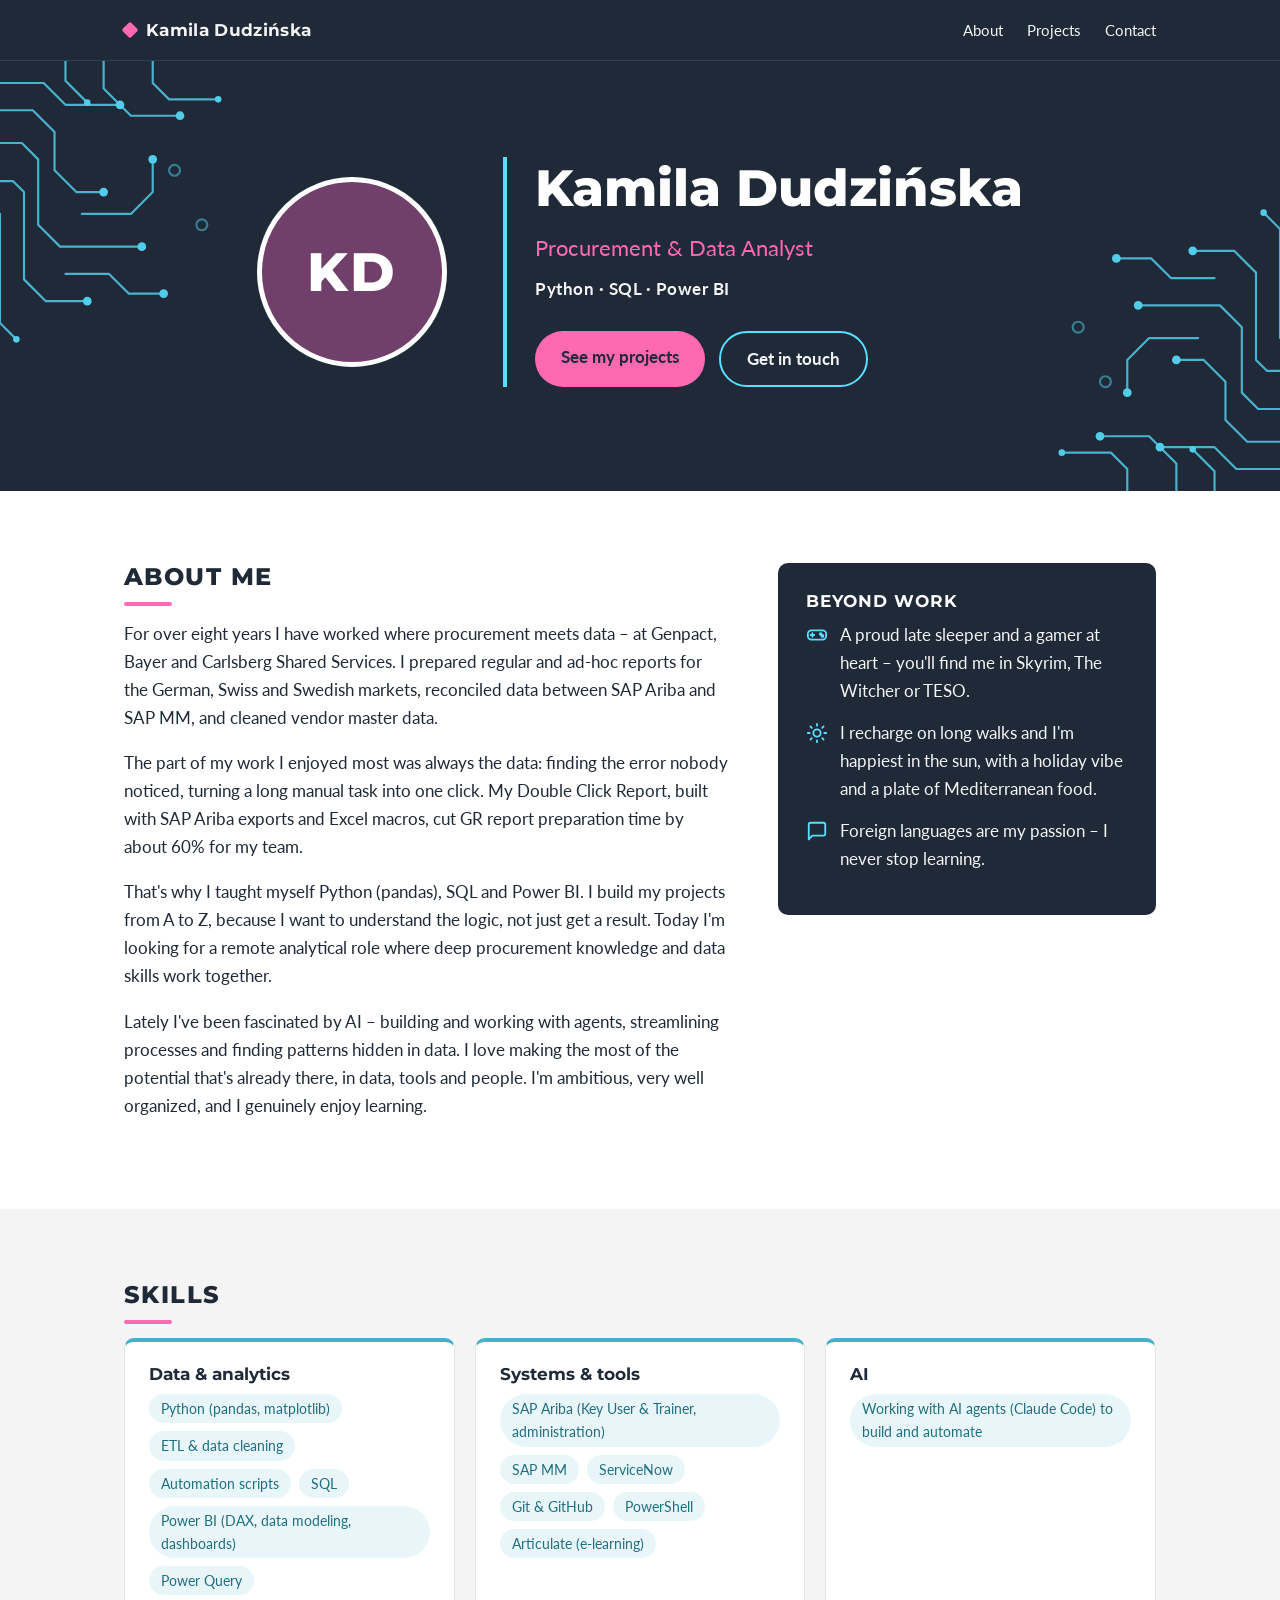
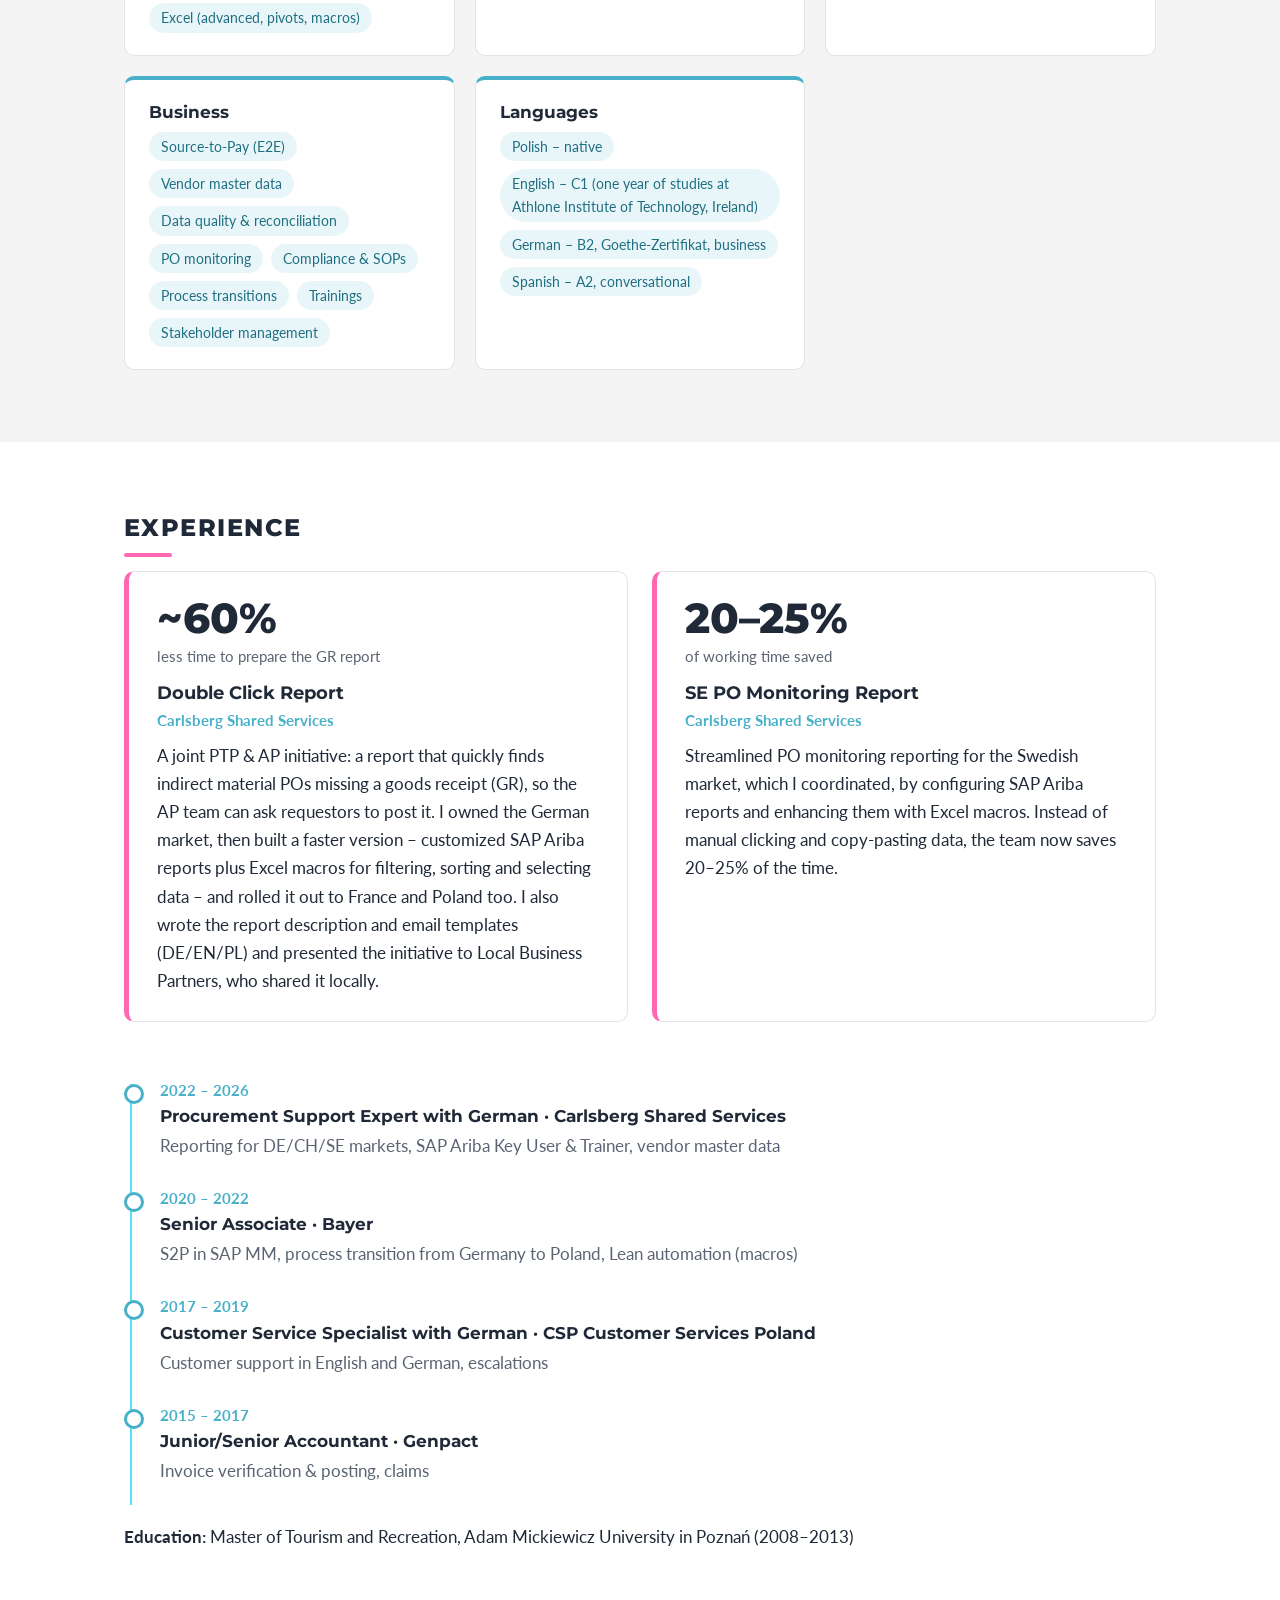
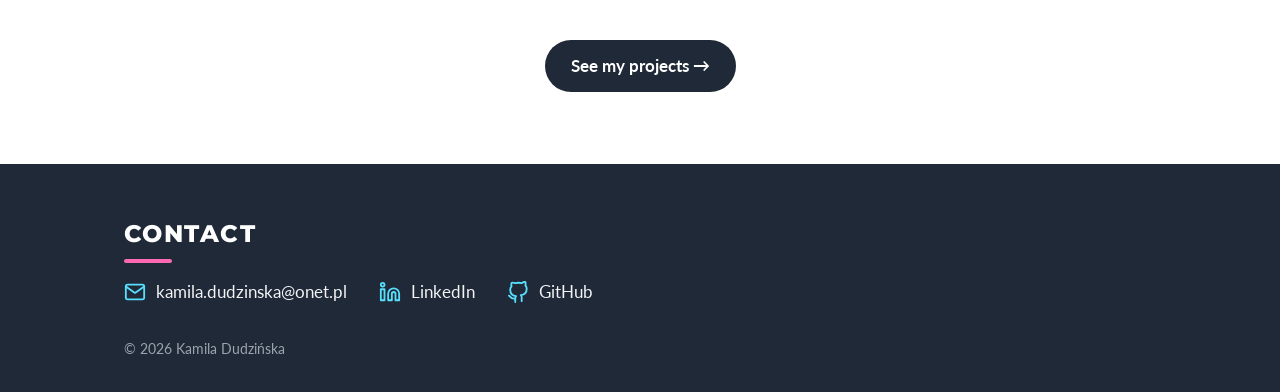
==== index.html @ 7127ab35 "Add portfolio website (EN) Home page, projects page and four project pages, styled after my LinkedIn" ====
<!DOCTYPE html>
<html lang="en">
<head>
  <meta charset="UTF-8">
  <meta name="viewport" content="width=device-width, initial-scale=1">
  <title>Kamila Dudzińska – Procurement & Data Analyst</title>
  <meta name="description" content="Kamila Dudzińska – Procurement & Data Analyst. Python, SQL, Power BI and 8+ years in procurement (SAP Ariba, SAP MM).">
  <link rel="icon" href="img/favicon.svg" type="image/svg+xml">
  <link rel="preconnect" href="https://fonts.googleapis.com">
  <link rel="preconnect" href="https://fonts.gstatic.com" crossorigin>
  <link href="https://fonts.googleapis.com/css2?family=Lato:wght@400;700&family=Montserrat:wght@700;800&display=swap" rel="stylesheet">
  <link rel="stylesheet" href="css/style.css">
</head>
<body>

  <!-- ===== Pasek nawigacji ===== -->
  <nav class="nav">
    <div class="container">
      <a class="nav-brand" href="index.html"><span class="diamond"></span><span class="full">Kamila Dudzińska</span></a>
      <ul class="nav-links">
        <li><a href="#about">About</a></li>
        <li><a href="projects.html">Projects</a></li>
        <li><a href="#contact">Contact</a></li>
      </ul>
    </div>
  </nav>

  <!-- ===== Hero – w stylu banera z LinkedIna ===== -->
  <header class="hero">
    <div class="container hero-inner">
      <!-- Zdjęcie: wystarczy wgrać plik img/zdjecie.jpg – inicjały KD znikną same -->
      <div class="photo" aria-hidden="true">
        KD
        <img src="img/zdjecie.jpg" alt="" onerror="this.remove()">
      </div>
      <div class="hero-text">
        <h1>Kamila Dudzińska</h1>
        <p class="hero-subtitle">Procurement &amp; Data Analyst</p>
        <p class="hero-tools">Python · SQL · Power BI</p>
        <div class="hero-buttons">
          <a class="btn btn-primary" href="projects.html">See my projects</a>
          <a class="btn btn-outline" href="#contact">Get in touch</a>
        </div>
      </div>
    </div>
  </header>

  <main>

    <!-- ===== O mnie ===== -->
    <section id="about">
      <div class="container about-grid">
        <div class="about-text">
          <h2>About me</h2>

          <!-- O mnie – akapit 1 -->
          <p>For over eight years I have worked where procurement meets data – at Genpact, Bayer and Carlsberg Shared Services. I prepared regular and ad-hoc reports for the German, Swiss and Swedish markets, reconciled data between SAP Ariba and SAP MM, and cleaned vendor master data.</p>

          <!-- O mnie – akapit 2 -->
          <p>The part of my work I enjoyed most was always the data: finding the error nobody noticed, turning a long manual task into one click. My Double Click Report, built with SAP Ariba exports and Excel macros, cut GR report preparation time by about 60% for my team.</p>

          <!-- O mnie – akapit 3 -->
          <p>That's why I taught myself Python (pandas), SQL and Power BI. I build my projects from A to Z, because I want to understand the logic, not just get a result. Today I'm looking for a remote analytical role where deep procurement knowledge and data skills work together.</p>

          <!-- O mnie – akapit 4 -->
          <p>Lately I've been fascinated by AI – building and working with agents, streamlining processes and finding patterns hidden in data. I love making the most of the potential that's already there, in data, tools and people. I'm ambitious, very well organized, and I genuinely enjoy learning.</p>
        </div>

        <!-- O mnie – blok „Po godzinach” (ice breakers) -->
        <aside class="beyond">
          <h3>Beyond work</h3>
          <ul>
            <li>
              <svg viewBox="0 0 24 24" fill="none" stroke-width="2" stroke-linecap="round" stroke-linejoin="round"><rect x="2" y="7" width="20" height="10" rx="4"/><path d="M7 10v4M5 12h4"/><circle cx="16" cy="11" r="1"/><circle cx="18" cy="13" r="1"/></svg>
              <span>A proud late sleeper and a gamer at heart – you'll find me in Skyrim, The Witcher or TESO.</span>
            </li>
            <li>
              <svg viewBox="0 0 24 24" fill="none" stroke-width="2" stroke-linecap="round" stroke-linejoin="round"><circle cx="12" cy="12" r="4"/><path d="M12 2v2M12 20v2M4.9 4.9l1.4 1.4M17.7 17.7l1.4 1.4M2 12h2M20 12h2M4.9 19.1l1.4-1.4M17.7 6.3l1.4-1.4"/></svg>
              <span>I recharge on long walks and I'm happiest in the sun, with a holiday vibe and a plate of Mediterranean food.</span>
            </li>
            <li>
              <svg viewBox="0 0 24 24" fill="none" stroke-width="2" stroke-linecap="round" stroke-linejoin="round"><path d="M21 15a2 2 0 0 1-2 2H7l-4 4V5a2 2 0 0 1 2-2h14a2 2 0 0 1 2 2z"/></svg>
              <span>Foreign languages are my passion – I never stop learning.</span>
            </li>
          </ul>
        </aside>
      </div>
    </section>

    <!-- ===== Umiejętności ===== -->
    <section id="skills" class="section-alt">
      <div class="container">
        <h2>Skills</h2>
        <div class="skills-grid">

          <div class="skill-card">
            <h3>Data &amp; analytics</h3>
            <ul class="tags">
              <li class="tag">Python (pandas, matplotlib)</li>
              <li class="tag">ETL &amp; data cleaning</li>
              <li class="tag">Automation scripts</li>
              <li class="tag">SQL</li>
              <li class="tag">Power BI (DAX, data modeling, dashboards)</li>
              <li class="tag">Power Query</li>
              <li class="tag">Excel (advanced, pivots, macros)</li>
            </ul>
          </div>

          <div class="skill-card">
            <h3>Systems &amp; tools</h3>
            <ul class="tags">
              <li class="tag">SAP Ariba (Key User &amp; Trainer, administration)</li>
              <li class="tag">SAP MM</li>
              <li class="tag">ServiceNow</li>
              <li class="tag">Git &amp; GitHub</li>
              <li class="tag">PowerShell</li>
              <li class="tag">Articulate (e-learning)</li>
            </ul>
          </div>

          <div class="skill-card">
            <h3>AI</h3>
            <ul class="tags">
              <li class="tag">Working with AI agents (Claude Code) to build and automate</li>
            </ul>
          </div>

          <div class="skill-card">
            <h3>Business</h3>
            <ul class="tags">
              <li class="tag">Source-to-Pay (E2E)</li>
              <li class="tag">Vendor master data</li>
              <li class="tag">Data quality &amp; reconciliation</li>
              <li class="tag">PO monitoring</li>
              <li class="tag">Compliance &amp; SOPs</li>
              <li class="tag">Process transitions</li>
              <li class="tag">Trainings</li>
              <li class="tag">Stakeholder management</li>
            </ul>
          </div>

          <div class="skill-card">
            <h3>Languages</h3>
            <ul class="tags">
              <li class="tag">Polish – native</li>
              <li class="tag">English – C1 (one year of studies at Athlone Institute of Technology, Ireland)</li>
              <li class="tag">German – B2, Goethe-Zertifikat, business</li>
              <li class="tag">Spanish – A2, conversational</li>
            </ul>
          </div>

        </div>
      </div>
    </section>

    <!-- ===== Doświadczenie ===== -->
    <section id="experience">
      <div class="container">
        <h2>Experience</h2>

        <!-- Dwa wyróżnione osiągnięcia -->
        <div class="highlights">
          <article class="highlight">
            <div class="highlight-number">~60%</div>
            <div class="highlight-label">less time to prepare the GR report</div>
            <h3>Double Click Report</h3>
            <p class="company">Carlsberg Shared Services</p>
            <p>A joint PTP &amp; AP initiative: a report that quickly finds indirect material POs missing a goods receipt (GR), so the AP team can ask requestors to post it. I owned the German market, then built a faster version – customized SAP Ariba reports plus Excel macros for filtering, sorting and selecting data – and rolled it out to France and Poland too. I also wrote the report description and email templates (DE/EN/PL) and presented the initiative to Local Business Partners, who shared it locally.</p>
          </article>

          <article class="highlight">
            <div class="highlight-number">20–25%</div>
            <div class="highlight-label">of working time saved</div>
            <h3>SE PO Monitoring Report</h3>
            <p class="company">Carlsberg Shared Services</p>
            <p>Streamlined PO monitoring reporting for the Swedish market, which I coordinated, by configuring SAP Ariba reports and enhancing them with Excel macros. Instead of manual clicking and copy-pasting data, the team now saves 20–25% of the time.</p>
          </article>
        </div>

        <!-- Oś czasu stanowisk -->
        <ol class="timeline">
          <li>
            <div class="years">2022 – 2026</div>
            <div class="role">Procurement Support Expert with German · Carlsberg Shared Services</div>
            <p class="desc">Reporting for DE/CH/SE markets, SAP Ariba Key User &amp; Trainer, vendor master data</p>
          </li>
          <li>
            <div class="years">2020 – 2022</div>
            <div class="role">Senior Associate · Bayer</div>
            <p class="desc">S2P in SAP MM, process transition from Germany to Poland, Lean automation (macros)</p>
          </li>
          <li>
            <div class="years">2017 – 2019</div>
            <div class="role">Customer Service Specialist with German · CSP Customer Services Poland</div>
            <p class="desc">Customer support in English and German, escalations</p>
          </li>
          <li>
            <div class="years">2015 – 2017</div>
            <div class="role">Junior/Senior Accountant · Genpact</div>
            <p class="desc">Invoice verification &amp; posting, claims</p>
          </li>
        </ol>

        <p class="education"><strong>Education:</strong> Master of Tourism and Recreation, Adam Mickiewicz University in Poznań (2008–2013)</p>
      </div>
    </section>

    <!-- ===== Przycisk do projektów ===== -->
    <section class="cta">
      <div class="container">
        <a class="btn btn-dark" href="projects.html">See my projects →</a>
      </div>
    </section>

  </main>

  <!-- ===== Stopka / kontakt ===== -->
  <footer class="footer" id="contact">
    <div class="container">
      <h2>Contact</h2>
      <ul class="contact-links">
        <li><a href="mailto:kamila.dudzinska@onet.pl">
          <svg viewBox="0 0 24 24" fill="none" stroke-width="2" stroke-linecap="round" stroke-linejoin="round"><rect x="2" y="4" width="20" height="16" rx="2"/><path d="m22 6-10 7L2 6"/></svg>
          kamila.dudzinska@onet.pl</a></li>
        <li><a href="https://www.linkedin.com/in/kamila-dudzi%C5%84ska-856bb31b8/" target="_blank" rel="noopener">
          <svg viewBox="0 0 24 24" fill="none" stroke-width="2" stroke-linecap="round" stroke-linejoin="round"><path d="M16 8a6 6 0 0 1 6 6v7h-4v-7a2 2 0 0 0-4 0v7h-4v-7a6 6 0 0 1 6-6z"/><rect x="2" y="9" width="4" height="12"/><circle cx="4" cy="4" r="2"/></svg>
          LinkedIn</a></li>
        <li><a href="https://github.com/kamila-dudzinska" target="_blank" rel="noopener">
          <svg viewBox="0 0 24 24" fill="none" stroke-width="2" stroke-linecap="round" stroke-linejoin="round"><path d="M9 19c-5 1.5-5-2.5-7-3m14 6v-3.9a3.4 3.4 0 0 0-.9-2.6c3.1-.4 6.4-1.5 6.4-7a5.4 5.4 0 0 0-1.5-3.8 5 5 0 0 0-.1-3.8s-1.2-.4-3.9 1.5a13.4 13.4 0 0 0-7 0C6.3 1.6 5.1 2 5.1 2a5 5 0 0 0-.1 3.8A5.4 5.4 0 0 0 3.5 9.6c0 5.4 3.3 6.6 6.4 7a3.4 3.4 0 0 0-.9 2.6V23"/></svg>
          GitHub</a></li>
      </ul>
      <p class="copyright">© 2026 Kamila Dudzińska</p>
    </div>
  </footer>

</body>
</html>
---- css/style.css ----
/* ==========================================================
   Style strony portfolio – Kamila Dudzińska
   Kolory odczytane z banera z LinkedIna
   ========================================================== */

:root {
  --dark: #1F2937;        /* ciemne tło (hero, nagłówek, stopka) i tekst */
  --light: #F4F4F5;       /* jasny tekst na ciemnym tle / jasne tło */
  --white: #FFFFFF;
  --pink: #FF69B4;        /* różowy – znak rozpoznawczy */
  --neon: #57DFFD;        /* neonowy błękit – linie, ikonki */
  --blue: #48B0C8;        /* spokojny błękit – linki, tagi */
  --plum: #703F6A;        /* ciemna śliwka – dekoracje */
  --muted: #5B6472;       /* drugorzędny tekst */
  --line: #E4E4E7;        /* delikatne obramowania */
  --radius: 10px;
  --max: 1080px;
}

* { box-sizing: border-box; }

html { scroll-behavior: smooth; }

body {
  margin: 0;
  font-family: "Lato", Arial, sans-serif;
  font-size: 17px;
  line-height: 1.65;
  color: var(--dark);
  background: var(--white);
}

h1, h2, h3 {
  font-family: "Montserrat", Arial, sans-serif;
  line-height: 1.2;
  margin: 0 0 0.6em;
}

/* Nagłówki sekcji wielkimi literami – jak w CV */
h2 {
  font-size: 1.5rem;
  font-weight: 800;
  text-transform: uppercase;
  letter-spacing: 0.06em;
}
h2::after {
  content: "";
  display: block;
  width: 48px;
  height: 4px;
  margin-top: 10px;
  background: var(--pink);
  border-radius: 2px;
}

a { color: var(--blue); }
a:hover { color: var(--plum); }

img { max-width: 100%; }

.container {
  max-width: var(--max);
  margin: 0 auto;
  padding: 0 24px;
}

section { padding: 72px 0; }
.section-alt { background: var(--light); }

/* ---------- Pasek nawigacji ---------- */
.nav {
  background: var(--dark);
  position: sticky;
  top: 0;
  z-index: 10;
  border-bottom: 1px solid rgba(87, 223, 253, 0.15);
}
.nav .container {
  display: flex;
  align-items: center;
  justify-content: space-between;
  height: 60px;
}
.nav-brand {
  display: flex;
  align-items: center;
  gap: 10px;
  color: var(--light);
  text-decoration: none;
  font-family: "Montserrat", sans-serif;
  font-weight: 700;
  letter-spacing: 0.02em;
}
.nav-brand:hover { color: var(--white); }
.diamond {
  width: 12px;
  height: 12px;
  background: var(--pink);
  transform: rotate(45deg);
  border-radius: 2px;
  flex-shrink: 0;
}
.nav-links {
  display: flex;
  gap: 24px;
  list-style: none;
  margin: 0;
  padding: 0;
}
.nav-links a {
  color: var(--light);
  text-decoration: none;
  font-size: 0.95rem;
}
.nav-links a:hover,
.nav-links a[aria-current="page"] { color: var(--neon); }

/* ---------- Hero – w stylu banera ---------- */
.hero {
  position: relative;
  overflow: hidden;
  background: var(--dark);
  color: var(--light);
  padding: 96px 0 104px;
}
.hero::before,
.hero::after {
  content: "";
  position: absolute;
  width: 240px;
  height: 284px;
  background: url("../img/circuit.svg") no-repeat center / contain;
  opacity: 0.9;
  pointer-events: none;
}
.hero::before { left: 0; top: 0; }
.hero::after { right: 0; bottom: 0; transform: rotate(180deg); }

.hero-inner {
  position: relative;
  z-index: 1;
  display: flex;
  align-items: center;
  justify-content: center;
  gap: 56px;
}

/* Okrągłe zdjęcie z białą obwódką; dopóki nie ma img/zdjecie.jpg – inicjały KD */
.photo {
  position: relative;
  width: 190px;
  height: 190px;
  flex-shrink: 0;
  border-radius: 50%;
  border: 5px solid var(--white);
  background: var(--plum);
  overflow: hidden;
  display: flex;
  align-items: center;
  justify-content: center;
  font-family: "Montserrat", sans-serif;
  font-weight: 800;
  font-size: 3.4rem;
  color: var(--white);
  letter-spacing: 0.04em;
}
.photo img {
  position: absolute;
  inset: 0;
  width: 100%;
  height: 100%;
  object-fit: cover;
}

.hero-text {
  border-left: 4px solid var(--neon);
  padding-left: 28px;
}
.hero h1 {
  font-size: clamp(2.2rem, 5vw, 3.2rem);
  font-weight: 800;
  color: var(--white);
  margin-bottom: 0.25em;
}
.hero-subtitle {
  color: var(--pink);
  font-size: 1.35rem;
  margin: 0 0 0.4em;
}
.hero-tools {
  font-weight: 700;
  margin: 0 0 1.6em;
  letter-spacing: 0.03em;
}
.hero-buttons {
  display: flex;
  flex-wrap: wrap;
  gap: 14px;
}

/* ---------- Przyciski ---------- */
.btn {
  display: inline-block;
  padding: 12px 26px;
  border-radius: 999px;
  font-weight: 700;
  text-decoration: none;
  transition: transform 0.15s, background 0.15s;
}
.btn:hover { transform: translateY(-2px); }
.btn-primary { background: var(--pink); color: var(--dark); }
.btn-primary:hover { background: #ff85c2; color: var(--dark); }
.btn-outline {
  border: 2px solid var(--neon);
  color: var(--light);
}
.btn-outline:hover { background: rgba(87, 223, 253, 0.12); color: var(--white); }
.btn-dark { background: var(--dark); color: var(--white); }
.btn-dark:hover { background: #2d3a4d; color: var(--white); }

/* ---------- O mnie ---------- */
.about-grid {
  display: grid;
  grid-template-columns: 1.6fr 1fr;
  gap: 48px;
  align-items: start;
}
.about-text p { margin: 0 0 1em; }

.beyond {
  background: var(--dark);
  color: var(--light);
  border-radius: var(--radius);
  padding: 28px;
}
.beyond h3 {
  color: var(--white);
  font-size: 1.05rem;
  text-transform: uppercase;
  letter-spacing: 0.06em;
}
.beyond ul { list-style: none; margin: 0; padding: 0; }
.beyond li {
  display: flex;
  gap: 12px;
  margin-bottom: 14px;
  align-items: flex-start;
}
.beyond svg {
  width: 22px;
  height: 22px;
  flex-shrink: 0;
  margin-top: 3px;
  stroke: var(--neon);
}

/* ---------- Umiejętności ---------- */
.skills-grid {
  display: grid;
  grid-template-columns: repeat(auto-fit, minmax(300px, 1fr));
  gap: 20px;
}
.skill-card {
  background: var(--white);
  border: 1px solid var(--line);
  border-top: 4px solid var(--blue);
  border-radius: var(--radius);
  padding: 22px 24px;
}
.skill-card h3 { font-size: 1.05rem; }
.tags { display: flex; flex-wrap: wrap; gap: 8px; margin: 0; padding: 0; list-style: none; }
.tag {
  background: rgba(72, 176, 200, 0.12);
  color: #1f6f82;
  border-radius: 999px;
  padding: 3px 12px;
  font-size: 0.88rem;
}

/* ---------- Doświadczenie ---------- */
.highlights {
  display: grid;
  grid-template-columns: repeat(auto-fit, minmax(300px, 1fr));
  gap: 24px;
  margin-bottom: 56px;
}
.highlight {
  border: 1px solid var(--line);
  border-left: 5px solid var(--pink);
  border-radius: var(--radius);
  padding: 26px 28px;
  background: var(--white);
}
.highlight-number {
  font-family: "Montserrat", sans-serif;
  font-weight: 800;
  font-size: 2.6rem;
  color: var(--dark);
  line-height: 1;
}
.highlight-label {
  color: var(--muted);
  font-size: 0.92rem;
  margin: 4px 0 14px;
}
.highlight h3 { font-size: 1.15rem; margin-bottom: 0.2em; }
.highlight .company { color: var(--blue); font-weight: 700; font-size: 0.92rem; margin: 0 0 10px; }
.highlight p { margin: 0; }

.timeline { list-style: none; margin: 0; padding: 0; position: relative; }
.timeline::before {
  content: "";
  position: absolute;
  left: 6px;
  top: 6px;
  bottom: 6px;
  width: 2px;
  background: var(--neon);
}
.timeline li {
  position: relative;
  padding: 0 0 26px 36px;
}
.timeline li::before {
  content: "";
  position: absolute;
  left: 0;
  top: 6px;
  width: 14px;
  height: 14px;
  border-radius: 50%;
  background: var(--white);
  border: 3px solid var(--blue);
}
.timeline .years { font-weight: 700; color: var(--blue); font-size: 0.92rem; }
.timeline .role { font-family: "Montserrat", sans-serif; font-weight: 700; }
.timeline .desc { color: var(--muted); margin: 2px 0 0; }
.education { margin-top: 12px; }

.cta { text-align: center; padding-top: 0; }

/* ---------- Projekty – kafelki ---------- */
.project-grid {
  display: grid;
  grid-template-columns: repeat(auto-fit, minmax(300px, 1fr));
  gap: 26px;
}
.project-card {
  display: flex;
  flex-direction: column;
  border: 1px solid var(--line);
  border-radius: var(--radius);
  overflow: hidden;
  background: var(--white);
  color: var(--dark);
  text-decoration: none;
  transition: transform 0.15s, box-shadow 0.15s;
}
.project-card:hover {
  transform: translateY(-4px);
  box-shadow: 0 10px 28px rgba(31, 41, 55, 0.12);
  color: var(--dark);
}
.project-card img {
  width: 100%;
  height: 190px;
  object-fit: cover;
  object-position: top;
  background: var(--light);
  border-bottom: 1px solid var(--line);
}
.project-card .body { padding: 20px 22px 24px; display: flex; flex-direction: column; gap: 10px; flex: 1; }
.project-card h3 { font-size: 1.15rem; margin: 0; }
.project-card p { margin: 0; color: var(--muted); }
.badge {
  align-self: flex-start;
  background: var(--pink);
  color: var(--dark);
  font-size: 0.75rem;
  font-weight: 700;
  text-transform: uppercase;
  letter-spacing: 0.06em;
  padding: 2px 10px;
  border-radius: 999px;
}
.more-projects { margin-top: 56px; }
.small-grid {
  display: grid;
  grid-template-columns: repeat(auto-fit, minmax(260px, 1fr));
  gap: 16px;
}
.small-card {
  border: 1px solid var(--line);
  border-radius: var(--radius);
  padding: 18px 20px;
  text-decoration: none;
  color: var(--dark);
  background: var(--white);
}
.small-card:hover { border-color: var(--blue); color: var(--dark); }
.small-card strong { font-family: "Montserrat", sans-serif; }
.small-card p { margin: 4px 0 0; color: var(--muted); font-size: 0.95rem; }

/* ---------- Nagłówek podstron ---------- */
.page-header {
  background: var(--dark);
  color: var(--light);
  padding: 48px 0;
  position: relative;
  overflow: hidden;
}
.page-header::after {
  content: "";
  position: absolute;
  right: 0;
  top: 0;
  width: 160px;
  height: 190px;
  background: url("../img/circuit.svg") no-repeat center / contain;
  transform: scaleX(-1);
  opacity: 0.6;
}
.page-header h1 {
  color: var(--white);
  font-size: clamp(1.8rem, 4vw, 2.5rem);
  border-left: 4px solid var(--neon);
  padding-left: 20px;
  position: relative;
  z-index: 1;
}
.page-header p { margin: 0; padding-left: 24px; color: var(--pink); position: relative; z-index: 1; }

/* ---------- Strona projektu ---------- */
.summary {
  display: grid;
  grid-template-columns: repeat(auto-fit, minmax(240px, 1fr));
  gap: 18px;
  margin-bottom: 40px;
}
.summary div {
  background: var(--light);
  border-radius: var(--radius);
  padding: 20px 22px;
  border-top: 4px solid var(--blue);
}
.summary div:last-child { border-top-color: var(--pink); }
.summary h3 { font-size: 0.95rem; text-transform: uppercase; letter-spacing: 0.06em; }
.summary p { margin: 0; }
.shot {
  border: 1px solid var(--line);
  border-radius: var(--radius);
  display: block;
  margin: 0 auto 40px;
}
.project-body h2 { margin-top: 48px; }
.project-body ul { padding-left: 1.2em; }
.project-body li { margin-bottom: 6px; }
.lessons {
  background: var(--light);
  border-left: 5px solid var(--neon);
  border-radius: var(--radius);
  padding: 22px 26px;
  margin-top: 48px;
}
.project-actions { display: flex; flex-wrap: wrap; gap: 14px; margin-top: 40px; }
.btn-ghost { border: 2px solid var(--dark); color: var(--dark); }
.btn-ghost:hover { background: var(--light); color: var(--dark); }

/* ---------- Stopka / kontakt ---------- */
.footer {
  background: var(--dark);
  color: var(--light);
  padding: 56px 0 32px;
}
.footer h2 { color: var(--white); }
.contact-links {
  display: flex;
  flex-wrap: wrap;
  gap: 16px 32px;
  list-style: none;
  padding: 0;
  margin: 0 0 32px;
}
.contact-links a {
  color: var(--light);
  text-decoration: none;
  display: flex;
  align-items: center;
  gap: 10px;
}
.contact-links a:hover { color: var(--neon); }
.contact-links svg { width: 22px; height: 22px; stroke: var(--neon); flex-shrink: 0; }
.copyright { color: #9CA3AF; font-size: 0.85rem; margin: 0; }

/* ---------- Telefon ---------- */
@media (max-width: 760px) {
  body { font-size: 16px; }
  section { padding: 52px 0; }
  .nav-links { gap: 16px; }
  .nav-brand span.full { display: none; }
  .hero { padding: 64px 0 72px; }
  .hero::before, .hero::after { width: 130px; height: 154px; opacity: 0.45; }
  .hero-inner { flex-direction: column; gap: 32px; text-align: left; }
  .photo { width: 150px; height: 150px; font-size: 2.6rem; }
  .about-grid { grid-template-columns: 1fr; gap: 32px; }
  .page-header::after { display: none; }
}

/* ---------- Dodatki: strona projektu ---------- */
.project-tags { margin-bottom: 28px; }
.project-body figure { margin: 0 0 32px; }
.project-body figure .shot { margin-bottom: 8px; }
.project-body figcaption { text-align: center; color: var(--muted); font-size: 0.9rem; }
.project-body ol { padding-left: 1.3em; }
.project-body ol li { margin-bottom: 8px; }
.lessons h3 { text-transform: uppercase; letter-spacing: 0.06em; font-size: 1rem; }
.lessons ul { margin: 0; }
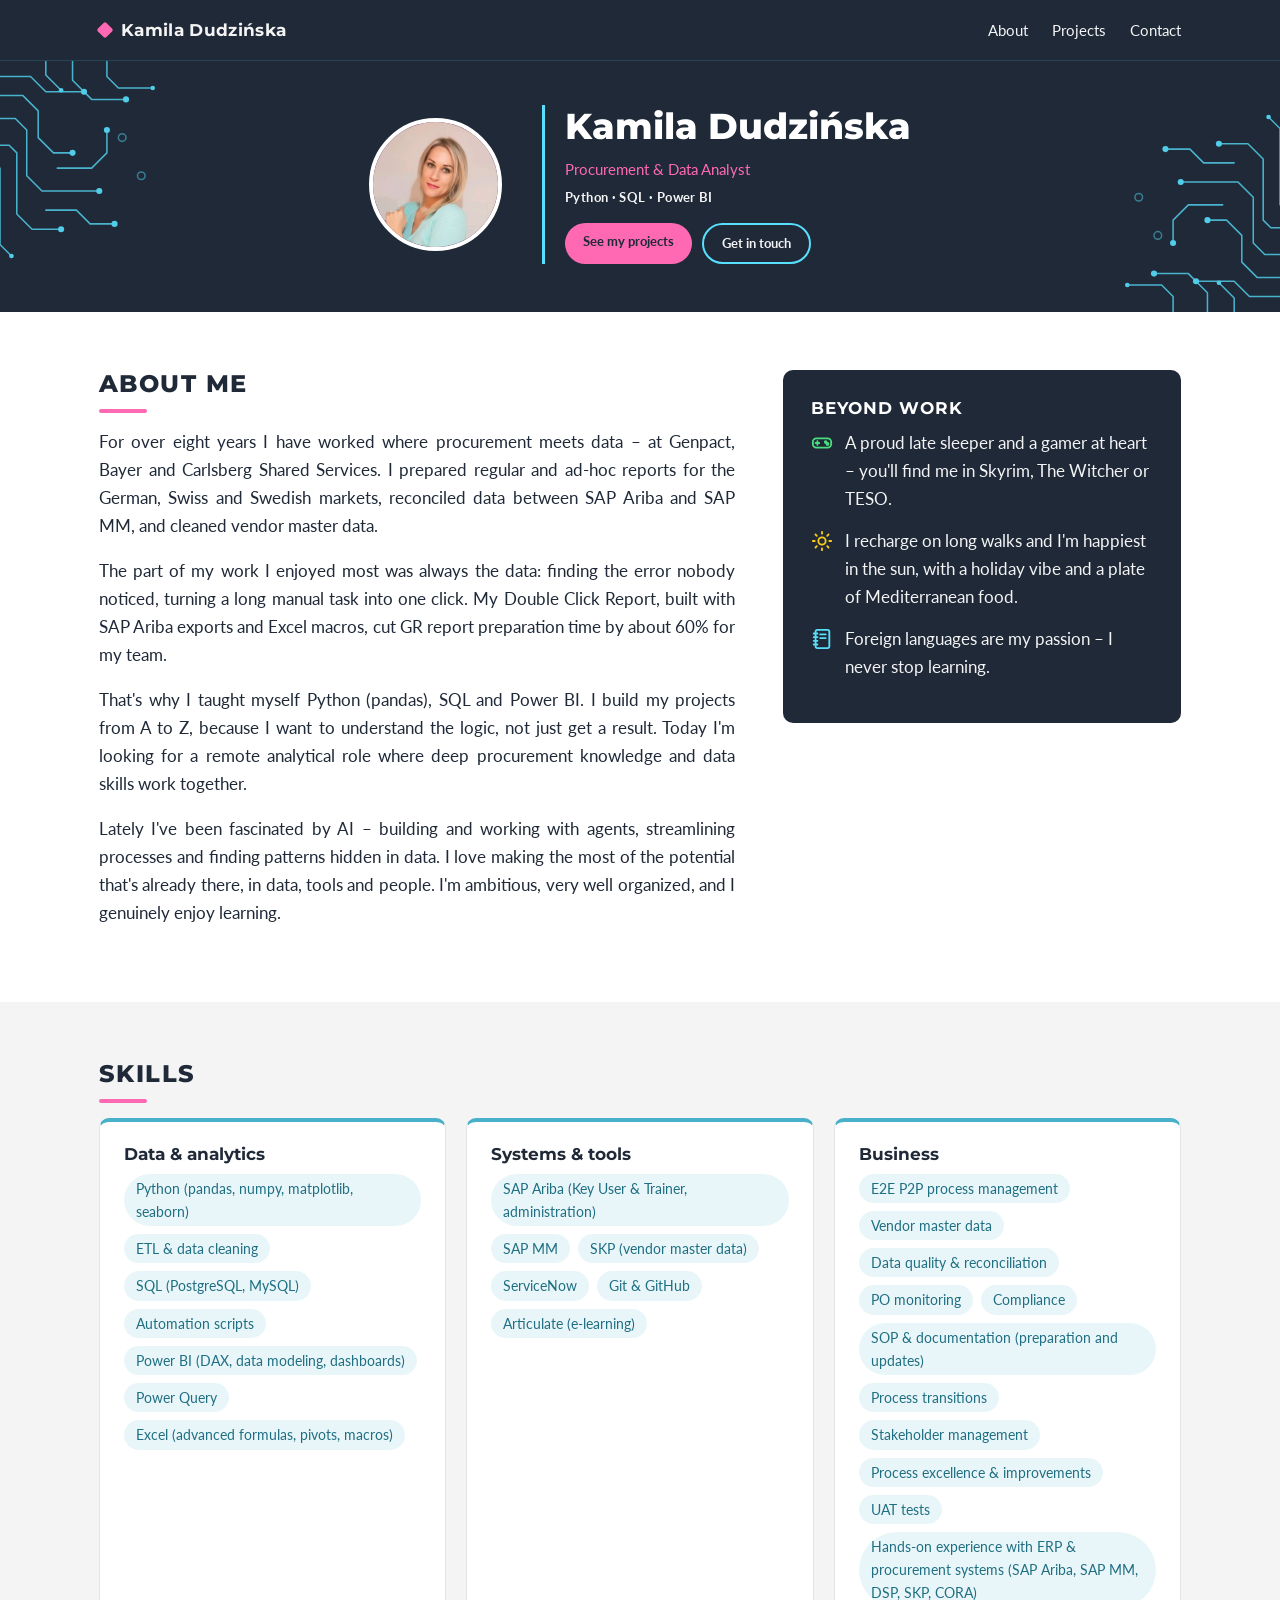
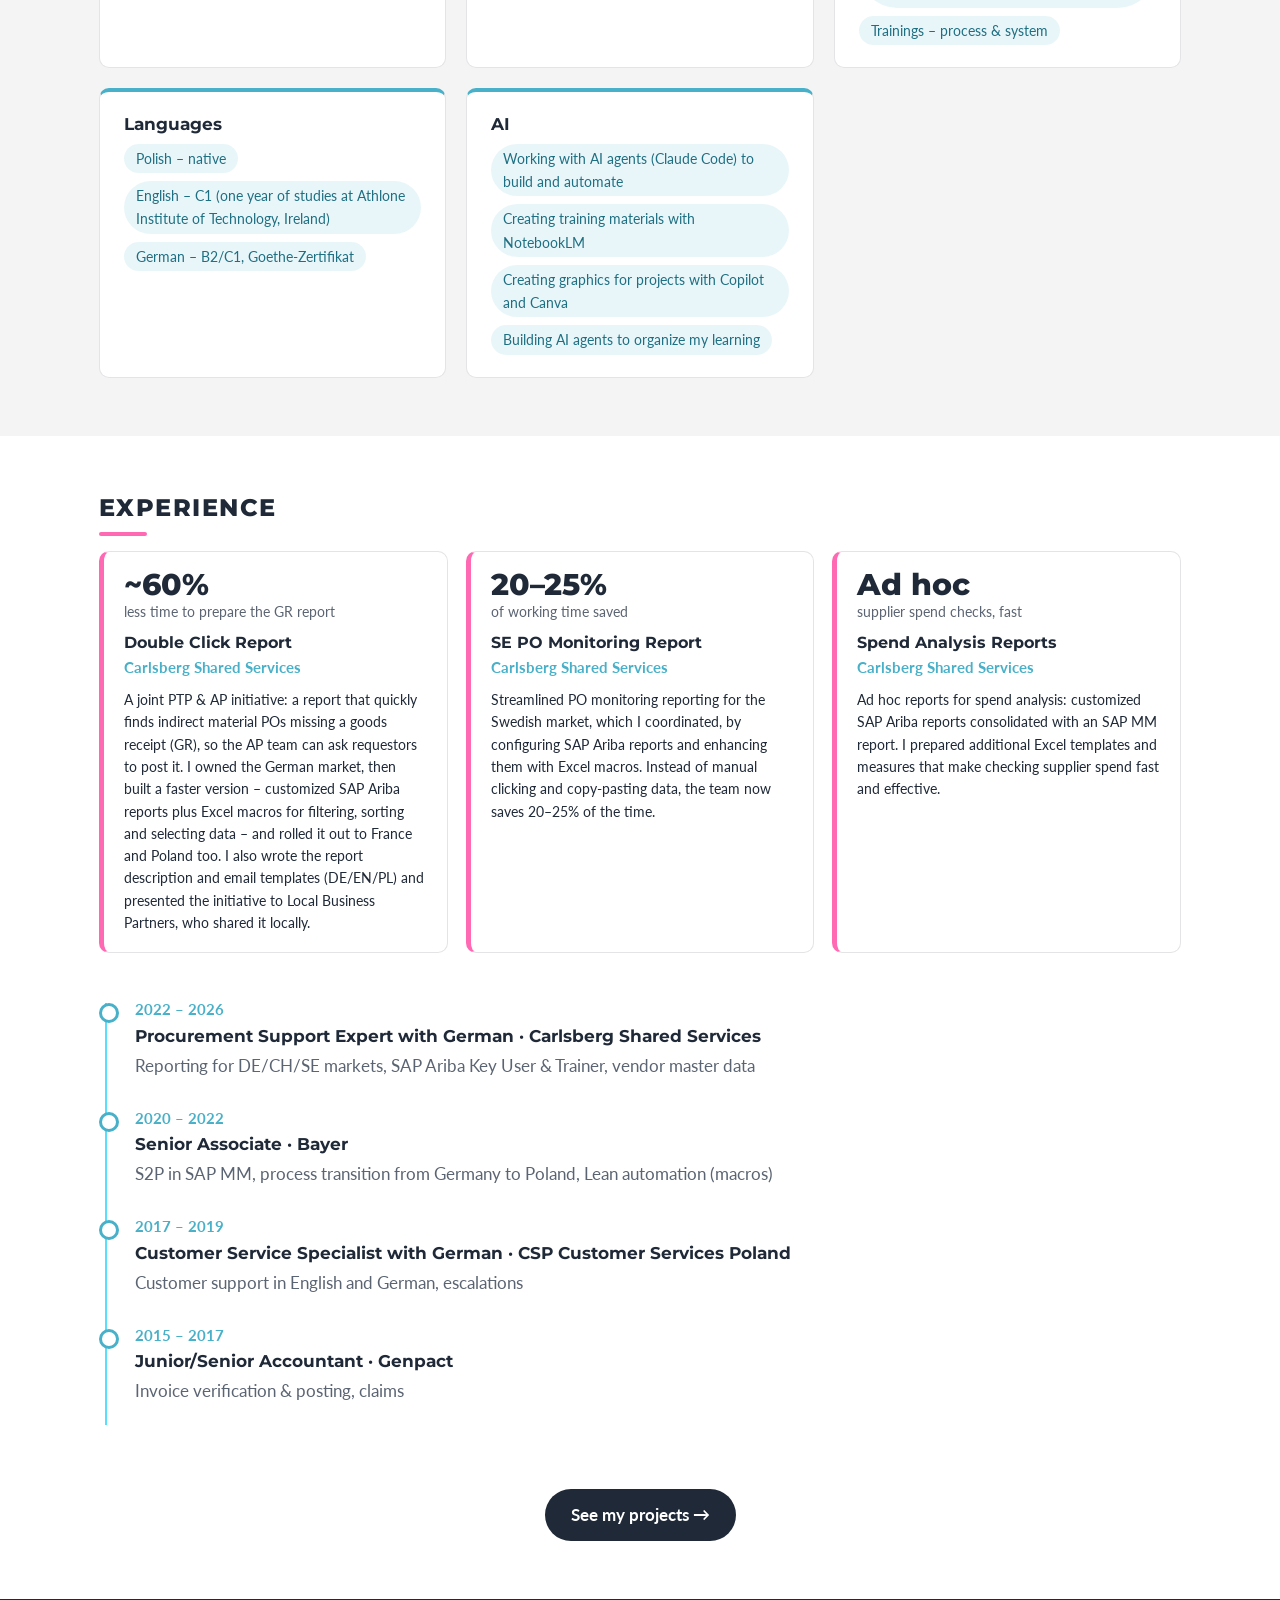
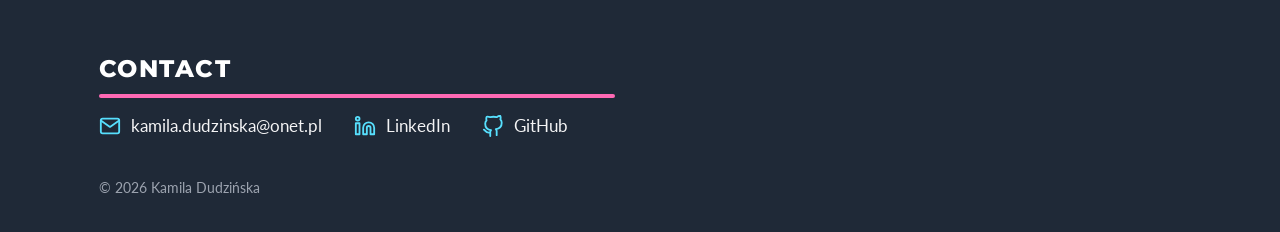
==== commit a12c57d3: "Refine home page: smaller banner, new skills and third highlight Smaller hero, justified About me, c" ====
--- a/index.html
+++ b/index.html
@@ -71,15 +71,16 @@
           <h3>Beyond work</h3>
           <ul>
             <li>
-              <svg viewBox="0 0 24 24" fill="none" stroke-width="2" stroke-linecap="round" stroke-linejoin="round"><rect x="2" y="7" width="20" height="10" rx="4"/><path d="M7 10v4M5 12h4"/><circle cx="16" cy="11" r="1"/><circle cx="18" cy="13" r="1"/></svg>
+              <svg class="icon-green" viewBox="0 0 24 24" fill="none" stroke-width="2" stroke-linecap="round" stroke-linejoin="round"><rect x="2" y="7" width="20" height="10" rx="4"/><path d="M7 10v4M5 12h4"/><circle cx="16" cy="11" r="1"/><circle cx="18" cy="13" r="1"/></svg>
               <span>A proud late sleeper and a gamer at heart – you'll find me in Skyrim, The Witcher or TESO.</span>
             </li>
             <li>
-              <svg viewBox="0 0 24 24" fill="none" stroke-width="2" stroke-linecap="round" stroke-linejoin="round"><circle cx="12" cy="12" r="4"/><path d="M12 2v2M12 20v2M4.9 4.9l1.4 1.4M17.7 17.7l1.4 1.4M2 12h2M20 12h2M4.9 19.1l1.4-1.4M17.7 6.3l1.4-1.4"/></svg>
+              <svg class="icon-yellow" viewBox="0 0 24 24" fill="none" stroke-width="2" stroke-linecap="round" stroke-linejoin="round"><circle cx="12" cy="12" r="4"/><path d="M12 2v2M12 20v2M4.9 4.9l1.4 1.4M17.7 17.7l1.4 1.4M2 12h2M20 12h2M4.9 19.1l1.4-1.4M17.7 6.3l1.4-1.4"/></svg>
               <span>I recharge on long walks and I'm happiest in the sun, with a holiday vibe and a plate of Mediterranean food.</span>
             </li>
             <li>
-              <svg viewBox="0 0 24 24" fill="none" stroke-width="2" stroke-linecap="round" stroke-linejoin="round"><path d="M21 15a2 2 0 0 1-2 2H7l-4 4V5a2 2 0 0 1 2-2h14a2 2 0 0 1 2 2z"/></svg>
+              <!-- ikonka zeszytu -->
+              <svg viewBox="0 0 24 24" fill="none" stroke-width="2" stroke-linecap="round" stroke-linejoin="round"><rect x="5" y="2" width="15" height="20" rx="2"/><path d="M3 6h4M3 10h4M3 14h4M3 18h4M10 7h6M10 11h6"/></svg>
               <span>Foreign languages are my passion – I never stop learning.</span>
             </li>
           </ul>
@@ -96,13 +97,13 @@
           <div class="skill-card">
             <h3>Data &amp; analytics</h3>
             <ul class="tags">
-              <li class="tag">Python (pandas, matplotlib)</li>
+              <li class="tag">Python (pandas, numpy, matplotlib, seaborn)</li>
               <li class="tag">ETL &amp; data cleaning</li>
+              <li class="tag">SQL (PostgreSQL, MySQL)</li>
               <li class="tag">Automation scripts</li>
-              <li class="tag">SQL</li>
               <li class="tag">Power BI (DAX, data modeling, dashboards)</li>
               <li class="tag">Power Query</li>
-              <li class="tag">Excel (advanced, pivots, macros)</li>
+              <li class="tag">Excel (advanced formulas, pivots, macros)</li>
             </ul>
           </div>
 
@@ -111,41 +112,48 @@
             <ul class="tags">
               <li class="tag">SAP Ariba (Key User &amp; Trainer, administration)</li>
               <li class="tag">SAP MM</li>
+              <li class="tag">SKP (vendor master data)</li>
               <li class="tag">ServiceNow</li>
               <li class="tag">Git &amp; GitHub</li>
-              <li class="tag">PowerShell</li>
               <li class="tag">Articulate (e-learning)</li>
             </ul>
           </div>
 
           <div class="skill-card">
-            <h3>AI</h3>
-            <ul class="tags">
-              <li class="tag">Working with AI agents (Claude Code) to build and automate</li>
-            </ul>
-          </div>
-
-          <div class="skill-card">
             <h3>Business</h3>
             <ul class="tags">
-              <li class="tag">Source-to-Pay (E2E)</li>
+              <li class="tag">E2E P2P process management</li>
               <li class="tag">Vendor master data</li>
               <li class="tag">Data quality &amp; reconciliation</li>
               <li class="tag">PO monitoring</li>
-              <li class="tag">Compliance &amp; SOPs</li>
+              <li class="tag">Compliance</li>
+              <li class="tag">SOP &amp; documentation (preparation and updates)</li>
               <li class="tag">Process transitions</li>
-              <li class="tag">Trainings</li>
               <li class="tag">Stakeholder management</li>
-            </ul>
-          </div>
-
+              <li class="tag">Process excellence &amp; improvements</li>
+              <li class="tag">UAT tests</li>
+              <li class="tag">Hands-on experience with ERP &amp; procurement systems (SAP Ariba, SAP MM, DSP, SKP, CORA)</li>
+              <li class="tag">Trainings – process &amp; system</li>
+            </ul>
+          </div>
+
+          <!-- Dolny rząd: Languages i AI -->
           <div class="skill-card">
             <h3>Languages</h3>
             <ul class="tags">
               <li class="tag">Polish – native</li>
               <li class="tag">English – C1 (one year of studies at Athlone Institute of Technology, Ireland)</li>
-              <li class="tag">German – B2, Goethe-Zertifikat, business</li>
-              <li class="tag">Spanish – A2, conversational</li>
+              <li class="tag">German – B2/C1, Goethe-Zertifikat</li>
+            </ul>
+          </div>
+
+          <div class="skill-card">
+            <h3>AI</h3>
+            <ul class="tags">
+              <li class="tag">Working with AI agents (Claude Code) to build and automate</li>
+              <li class="tag">Creating training materials with NotebookLM</li>
+              <li class="tag">Creating graphics for projects with Copilot and Canva</li>
+              <li class="tag">Building AI agents to organize my learning</li>
             </ul>
           </div>
 
@@ -175,6 +183,15 @@
             <p class="company">Carlsberg Shared Services</p>
             <p>Streamlined PO monitoring reporting for the Swedish market, which I coordinated, by configuring SAP Ariba reports and enhancing them with Excel macros. Instead of manual clicking and copy-pasting data, the team now saves 20–25% of the time.</p>
           </article>
+
+          <!-- Osiągnięcie 3 -->
+          <article class="highlight">
+            <div class="highlight-number">Ad hoc</div>
+            <div class="highlight-label">supplier spend checks, fast</div>
+            <h3>Spend Analysis Reports</h3>
+            <p class="company">Carlsberg Shared Services</p>
+            <p>Ad hoc reports for spend analysis: customized SAP Ariba reports consolidated with an SAP MM report. I prepared additional Excel templates and measures that make checking supplier spend fast and effective.</p>
+          </article>
         </div>
 
         <!-- Oś czasu stanowisk -->
@@ -200,8 +217,6 @@
             <p class="desc">Invoice verification &amp; posting, claims</p>
           </li>
         </ol>
-
-        <p class="education"><strong>Education:</strong> Master of Tourism and Recreation, Adam Mickiewicz University in Poznań (2008–2013)</p>
       </div>
     </section>
 
@@ -217,6 +232,7 @@
   <!-- ===== Stopka / kontakt ===== -->
   <footer class="footer" id="contact">
     <div class="container">
+      <div class="contact-wrap">
       <h2>Contact</h2>
       <ul class="contact-links">
         <li><a href="mailto:kamila.dudzinska@onet.pl">
@@ -229,6 +245,7 @@
           <svg viewBox="0 0 24 24" fill="none" stroke-width="2" stroke-linecap="round" stroke-linejoin="round"><path d="M9 19c-5 1.5-5-2.5-7-3m14 6v-3.9a3.4 3.4 0 0 0-.9-2.6c3.1-.4 6.4-1.5 6.4-7a5.4 5.4 0 0 0-1.5-3.8 5 5 0 0 0-.1-3.8s-1.2-.4-3.9 1.5a13.4 13.4 0 0 0-7 0C6.3 1.6 5.1 2 5.1 2a5 5 0 0 0-.1 3.8A5.4 5.4 0 0 0 3.5 9.6c0 5.4 3.3 6.6 6.4 7a3.4 3.4 0 0 0-.9 2.6V23"/></svg>
           GitHub</a></li>
       </ul>
+      </div>
       <p class="copyright">© 2026 Kamila Dudzińska</p>
     </div>
   </footer>
--- a/css/style.css
+++ b/css/style.css
@@ -14,7 +14,7 @@
   --muted: #5B6472;       /* drugorzędny tekst */
   --line: #E4E4E7;        /* delikatne obramowania */
   --radius: 10px;
-  --max: 1080px;
+  --max: 1120px;
 }
 
 * { box-sizing: border-box; }
@@ -61,10 +61,10 @@
 .container {
   max-width: var(--max);
   margin: 0 auto;
-  padding: 0 24px;
-}
-
-section { padding: 72px 0; }
+  padding: 0 19px;
+}
+
+section { padding: 58px 0; }
 .section-alt { background: var(--light); }
 
 /* ---------- Pasek nawigacji ---------- */
@@ -121,14 +121,14 @@
   overflow: hidden;
   background: var(--dark);
   color: var(--light);
-  padding: 96px 0 104px;
+  padding: 44px 0 48px;
 }
 .hero::before,
 .hero::after {
   content: "";
   position: absolute;
-  width: 240px;
-  height: 284px;
+  width: 168px;
+  height: 199px;
   background: url("../img/circuit.svg") no-repeat center / contain;
   opacity: 0.9;
   pointer-events: none;
@@ -142,17 +142,17 @@
   display: flex;
   align-items: center;
   justify-content: center;
-  gap: 56px;
+  gap: 40px;
 }
 
 /* Okrągłe zdjęcie z białą obwódką; dopóki nie ma img/zdjecie.jpg – inicjały KD */
 .photo {
   position: relative;
-  width: 190px;
-  height: 190px;
+  width: 133px;
+  height: 133px;
   flex-shrink: 0;
   border-radius: 50%;
-  border: 5px solid var(--white);
+  border: 4px solid var(--white);
   background: var(--plum);
   overflow: hidden;
   display: flex;
@@ -160,7 +160,7 @@
   justify-content: center;
   font-family: "Montserrat", sans-serif;
   font-weight: 800;
-  font-size: 3.4rem;
+  font-size: 2.4rem;
   color: var(--white);
   letter-spacing: 0.04em;
 }
@@ -173,30 +173,32 @@
 }
 
 .hero-text {
-  border-left: 4px solid var(--neon);
-  padding-left: 28px;
+  border-left: 3px solid var(--neon);
+  padding-left: 20px;
 }
 .hero h1 {
-  font-size: clamp(2.2rem, 5vw, 3.2rem);
+  font-size: clamp(1.6rem, 3.5vw, 2.25rem);
   font-weight: 800;
   color: var(--white);
   margin-bottom: 0.25em;
 }
 .hero-subtitle {
   color: var(--pink);
-  font-size: 1.35rem;
-  margin: 0 0 0.4em;
+  font-size: 0.95rem;
+  margin: 0 0 0.3em;
 }
 .hero-tools {
   font-weight: 700;
-  margin: 0 0 1.6em;
+  font-size: 0.8rem;
+  margin: 0 0 1.2em;
   letter-spacing: 0.03em;
 }
 .hero-buttons {
   display: flex;
   flex-wrap: wrap;
-  gap: 14px;
-}
+  gap: 10px;
+}
+.hero .btn { padding: 8px 18px; font-size: 0.8rem; }
 
 /* ---------- Przyciski ---------- */
 .btn {
@@ -225,7 +227,7 @@
   gap: 48px;
   align-items: start;
 }
-.about-text p { margin: 0 0 1em; }
+.about-text p { margin: 0 0 1em; text-align: justify; }
 
 .beyond {
   background: var(--dark);
@@ -253,11 +255,13 @@
   margin-top: 3px;
   stroke: var(--neon);
 }
+.beyond svg.icon-green { stroke: #4ADE80; }   /* pad – zielony */
+.beyond svg.icon-yellow { stroke: #FACC15; }  /* słońce – żółte */
 
 /* ---------- Umiejętności ---------- */
 .skills-grid {
   display: grid;
-  grid-template-columns: repeat(auto-fit, minmax(300px, 1fr));
+  grid-template-columns: repeat(3, 1fr);
   gap: 20px;
 }
 .skill-card {
@@ -280,30 +284,32 @@
 /* ---------- Doświadczenie ---------- */
 .highlights {
   display: grid;
-  grid-template-columns: repeat(auto-fit, minmax(300px, 1fr));
-  gap: 24px;
-  margin-bottom: 56px;
+  grid-template-columns: repeat(3, 1fr);
+  gap: 18px;
+  margin-bottom: 44px;
 }
 .highlight {
   border: 1px solid var(--line);
   border-left: 5px solid var(--pink);
   border-radius: var(--radius);
-  padding: 26px 28px;
+  padding: 18px 20px;
   background: var(--white);
+  font-size: 0.9rem;
+  line-height: 1.55;
 }
 .highlight-number {
   font-family: "Montserrat", sans-serif;
   font-weight: 800;
-  font-size: 2.6rem;
+  font-size: 1.9rem;
   color: var(--dark);
   line-height: 1;
 }
 .highlight-label {
   color: var(--muted);
-  font-size: 0.92rem;
-  margin: 4px 0 14px;
-}
-.highlight h3 { font-size: 1.15rem; margin-bottom: 0.2em; }
+  font-size: 0.85rem;
+  margin: 2px 0 10px;
+}
+.highlight h3 { font-size: 1.02rem; margin-bottom: 0.2em; }
 .highlight .company { color: var(--blue); font-weight: 700; font-size: 0.92rem; margin: 0 0 10px; }
 .highlight p { margin: 0; }
 
@@ -498,10 +504,10 @@
   section { padding: 52px 0; }
   .nav-links { gap: 16px; }
   .nav-brand span.full { display: none; }
-  .hero { padding: 64px 0 72px; }
+  .hero { padding: 40px 0 44px; }
   .hero::before, .hero::after { width: 130px; height: 154px; opacity: 0.45; }
-  .hero-inner { flex-direction: column; gap: 32px; text-align: left; }
-  .photo { width: 150px; height: 150px; font-size: 2.6rem; }
+  .hero-inner { flex-direction: column; gap: 22px; text-align: left; }
+  .photo { width: 110px; height: 110px; font-size: 2rem; }
   .about-grid { grid-template-columns: 1fr; gap: 32px; }
   .page-header::after { display: none; }
 }
@@ -515,3 +521,14 @@
 .project-body ol li { margin-bottom: 8px; }
 .lessons h3 { text-transform: uppercase; letter-spacing: 0.06em; font-size: 1rem; }
 .lessons ul { margin: 0; }
+
+/* ---------- Linia pod „Contact” – od początku słowa do ok. 10% za „GitHub” ---------- */
+.contact-wrap { display: inline-block; max-width: 100%; }
+.contact-wrap .contact-links { margin-bottom: 0; }
+.footer .copyright { margin-top: 32px; }
+.footer h2::after { width: 110%; max-width: calc(100vw - 38px); }
+
+/* ---------- Tablet i telefon: kafelki jeden pod drugim ---------- */
+@media (max-width: 900px) {
+  .skills-grid, .highlights { grid-template-columns: 1fr; }
+}
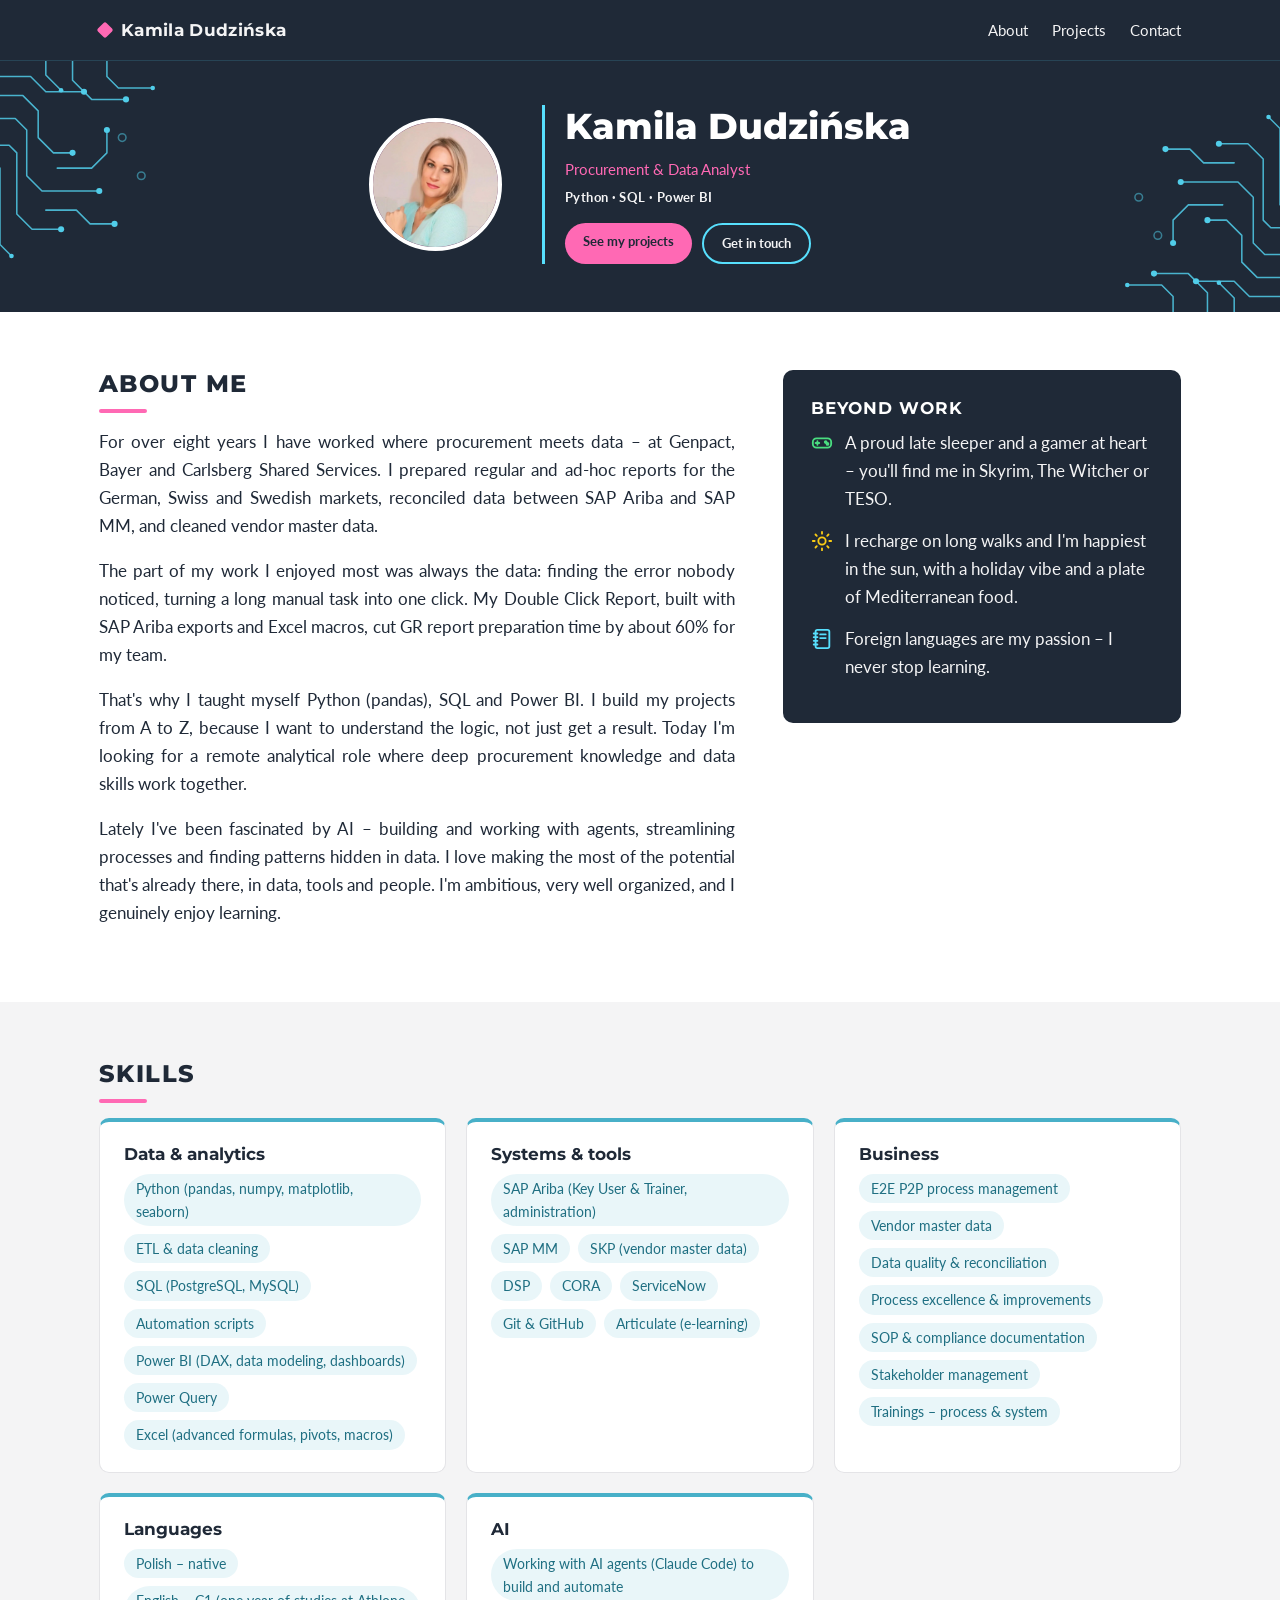
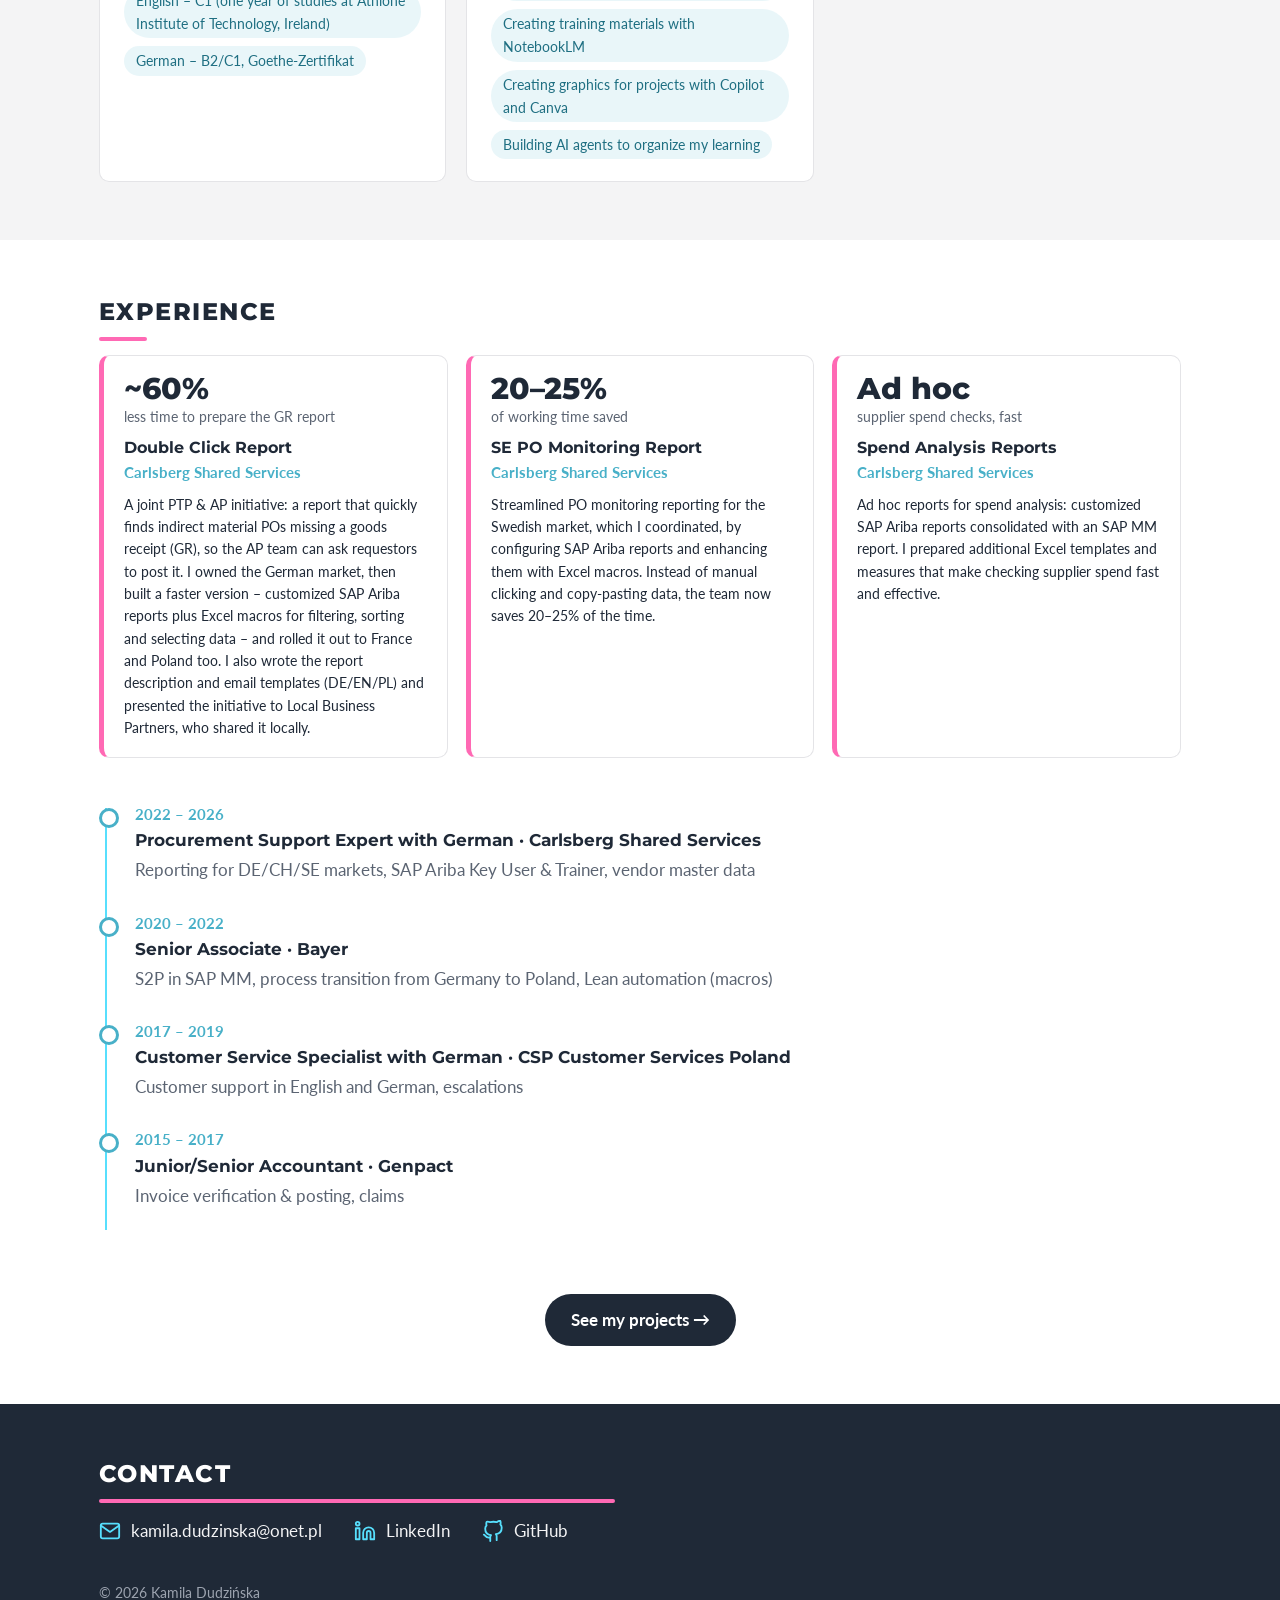
==== commit cfdcd90a: "Shorten Business skills tile Co-Authored-By: Claude Opus 5.5 <noreply@anthropic.com> Claude-Session:" ====
--- a/index.html
+++ b/index.html
@@ -113,6 +113,8 @@
               <li class="tag">SAP Ariba (Key User &amp; Trainer, administration)</li>
               <li class="tag">SAP MM</li>
               <li class="tag">SKP (vendor master data)</li>
+              <li class="tag">DSP</li>
+              <li class="tag">CORA</li>
               <li class="tag">ServiceNow</li>
               <li class="tag">Git &amp; GitHub</li>
               <li class="tag">Articulate (e-learning)</li>
@@ -125,14 +127,9 @@
               <li class="tag">E2E P2P process management</li>
               <li class="tag">Vendor master data</li>
               <li class="tag">Data quality &amp; reconciliation</li>
-              <li class="tag">PO monitoring</li>
-              <li class="tag">Compliance</li>
-              <li class="tag">SOP &amp; documentation (preparation and updates)</li>
-              <li class="tag">Process transitions</li>
+              <li class="tag">Process excellence &amp; improvements</li>
+              <li class="tag">SOP &amp; compliance documentation</li>
               <li class="tag">Stakeholder management</li>
-              <li class="tag">Process excellence &amp; improvements</li>
-              <li class="tag">UAT tests</li>
-              <li class="tag">Hands-on experience with ERP &amp; procurement systems (SAP Ariba, SAP MM, DSP, SKP, CORA)</li>
               <li class="tag">Trainings – process &amp; system</li>
             </ul>
           </div>
--- a/css/style.css
+++ b/css/style.css
@@ -348,7 +348,7 @@
 /* ---------- Projekty – kafelki ---------- */
 .project-grid {
   display: grid;
-  grid-template-columns: repeat(auto-fit, minmax(300px, 1fr));
+  grid-template-columns: repeat(2, 1fr);
   gap: 26px;
 }
 .project-card {
@@ -369,7 +369,7 @@
 }
 .project-card img {
   width: 100%;
-  height: 190px;
+  height: 220px;
   object-fit: cover;
   object-position: top;
   background: var(--light);
@@ -411,7 +411,7 @@
 .page-header {
   background: var(--dark);
   color: var(--light);
-  padding: 48px 0;
+  padding: 34px 0;
   position: relative;
   overflow: hidden;
 }
@@ -420,21 +420,26 @@
   position: absolute;
   right: 0;
   top: 0;
-  width: 160px;
-  height: 190px;
+  width: 120px;
+  height: 142px;
   background: url("../img/circuit.svg") no-repeat center / contain;
   transform: scaleX(-1);
   opacity: 0.6;
 }
+/* Błękitna linia od tytułu do podtytułu, ok. 10% dłuższa niż tekst */
+.page-title {
+  display: inline-block;
+  border-left: 3px solid var(--neon);
+  padding: 0.3em 0 0.3em 18px;
+  position: relative;
+  z-index: 1;
+}
 .page-header h1 {
   color: var(--white);
-  font-size: clamp(1.8rem, 4vw, 2.5rem);
-  border-left: 4px solid var(--neon);
-  padding-left: 20px;
-  position: relative;
-  z-index: 1;
-}
-.page-header p { margin: 0; padding-left: 24px; color: var(--pink); position: relative; z-index: 1; }
+  font-size: clamp(1.4rem, 3vw, 1.9rem);
+  margin: 0 0 0.3em;
+}
+.page-header p { margin: 0; color: var(--pink); font-size: 0.9rem; }
 
 /* ---------- Strona projektu ---------- */
 .summary {
@@ -530,5 +535,6 @@
 
 /* ---------- Tablet i telefon: kafelki jeden pod drugim ---------- */
 @media (max-width: 900px) {
-  .skills-grid, .highlights { grid-template-columns: 1fr; }
-}
+  .skills-grid, .highlights, .project-grid { grid-template-columns: 1fr; }
+}
+.project-body ul.tags { padding-left: 0; }
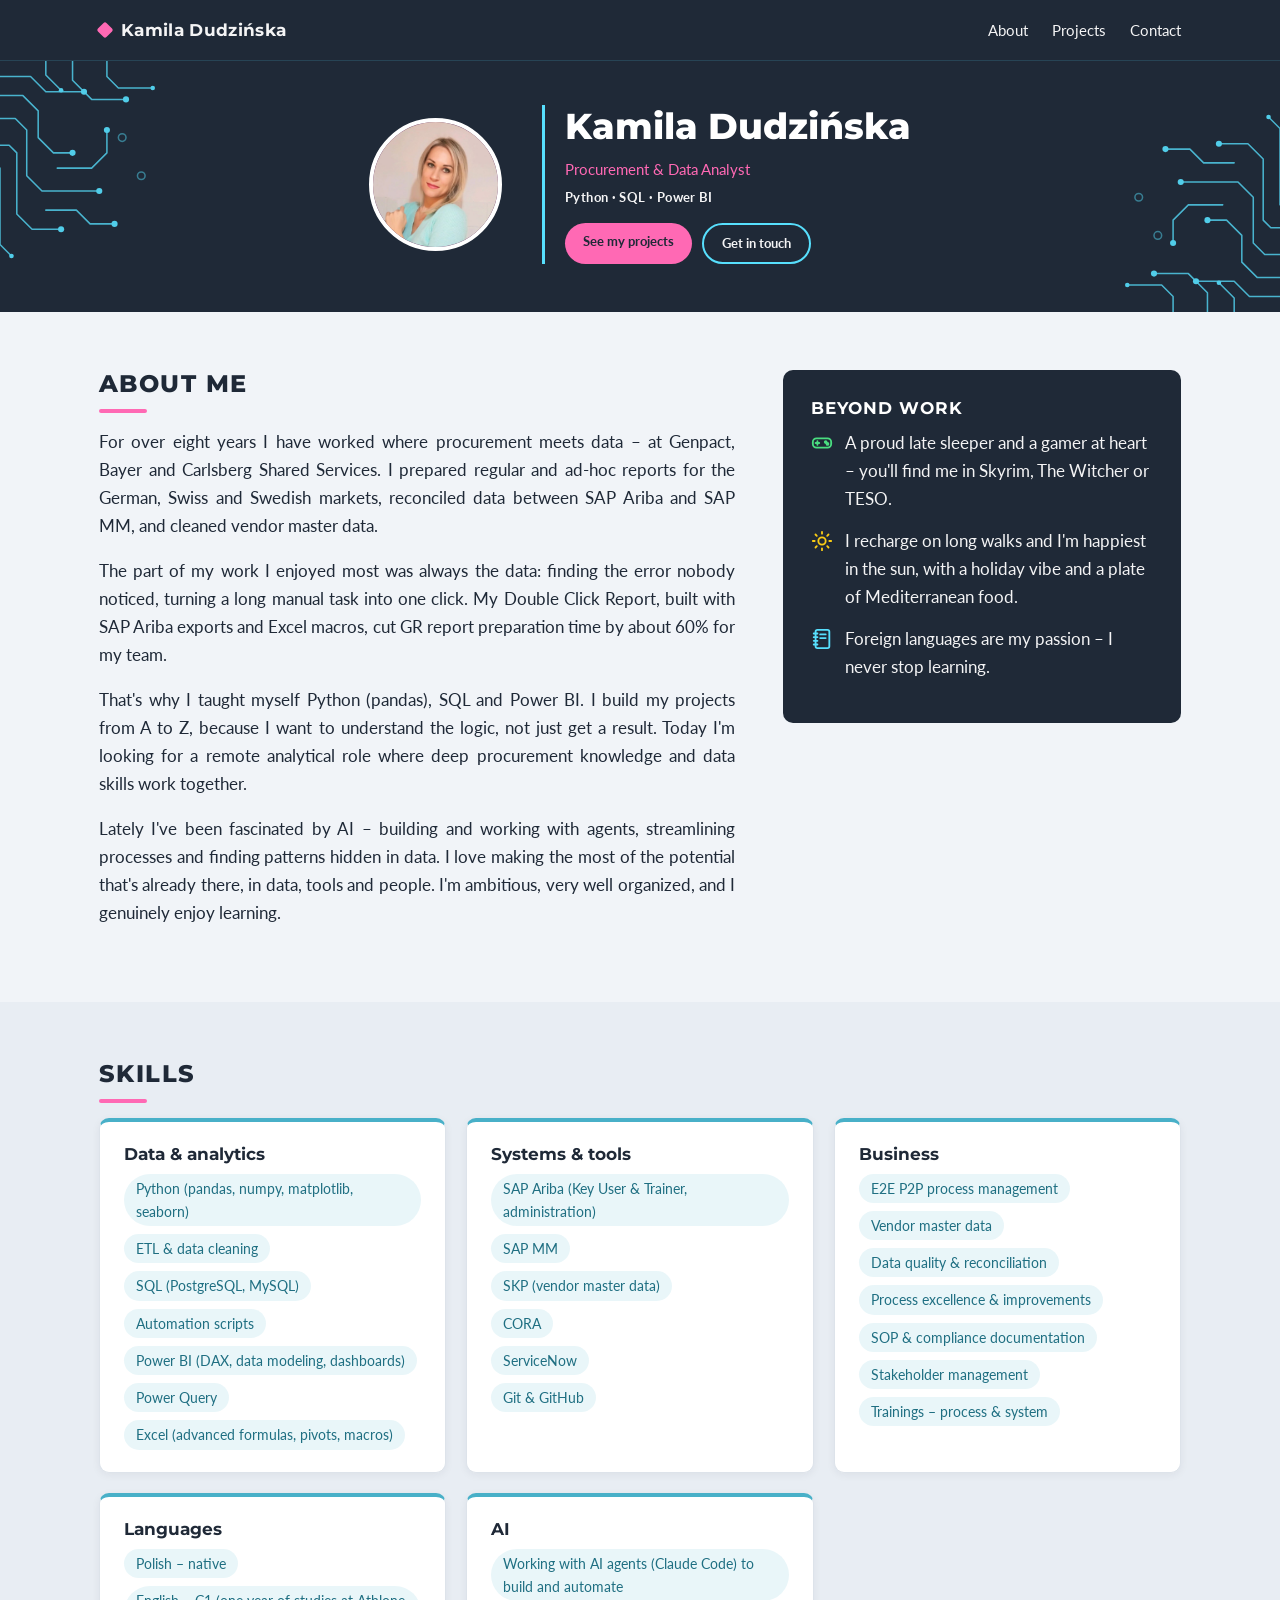
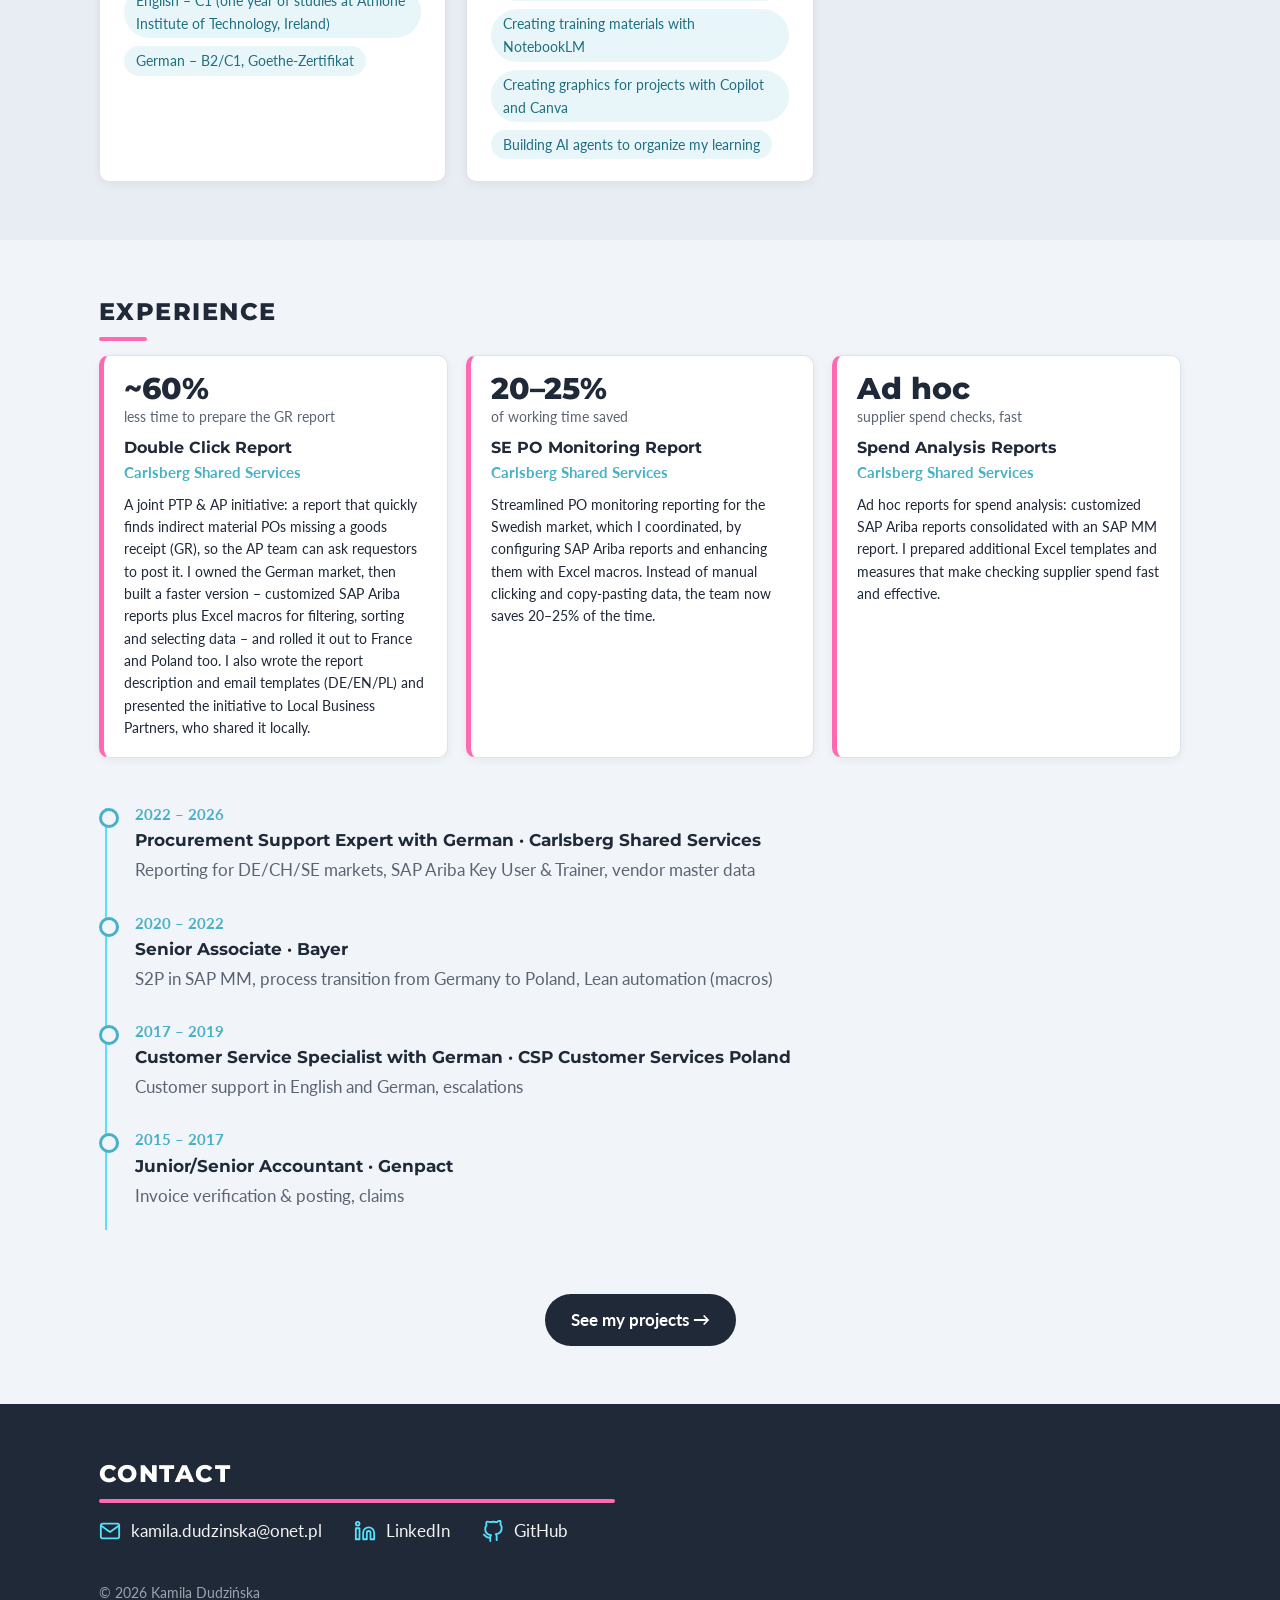
==== commit d1a7d4ff: "Systems & tools: one per line, drop DSP and Articulate Co-Authored-By: Claude Opus 5.5 <noreply@anth" ====
--- a/index.html
+++ b/index.html
@@ -109,15 +109,14 @@
 
           <div class="skill-card">
             <h3>Systems &amp; tools</h3>
-            <ul class="tags">
+            <!-- po jednym narzędziu w linii -->
+            <ul class="tags tags-stack">
               <li class="tag">SAP Ariba (Key User &amp; Trainer, administration)</li>
               <li class="tag">SAP MM</li>
               <li class="tag">SKP (vendor master data)</li>
-              <li class="tag">DSP</li>
               <li class="tag">CORA</li>
               <li class="tag">ServiceNow</li>
               <li class="tag">Git &amp; GitHub</li>
-              <li class="tag">Articulate (e-learning)</li>
             </ul>
           </div>
 
--- a/css/style.css
+++ b/css/style.css
@@ -538,3 +538,23 @@
   .skills-grid, .highlights, .project-grid { grid-template-columns: 1fr; }
 }
 .project-body ul.tags { padding-left: 0; }
+
+/* ==========================================================
+   Tło: wersja A – chłodna jasna szarość, białe kafelki z cieniem
+   ========================================================== */
+:root { --page: #F1F4F8; --page-alt: #E8EDF3; --line: #DDE3EA; }
+body { background: var(--page); }
+.section-alt { background: var(--page-alt); }
+.skill-card, .highlight, .project-card, .small-card,
+.summary div, .lessons {
+  background: var(--white);
+  border-color: var(--line);
+  box-shadow: 0 2px 8px rgba(31, 41, 55, 0.06);
+}
+.timeline li::before { background: var(--page); }
+/* Akcenty kolorystyczne kafelków (po zmianie tła) */
+.skill-card, .summary div { border-top-color: var(--blue); }
+.summary div:last-child { border-top-color: var(--pink); }
+.highlight { border-left-color: var(--pink); }
+.lessons { border-left-color: var(--neon); }
+.tags-stack { flex-direction: column; align-items: flex-start; }
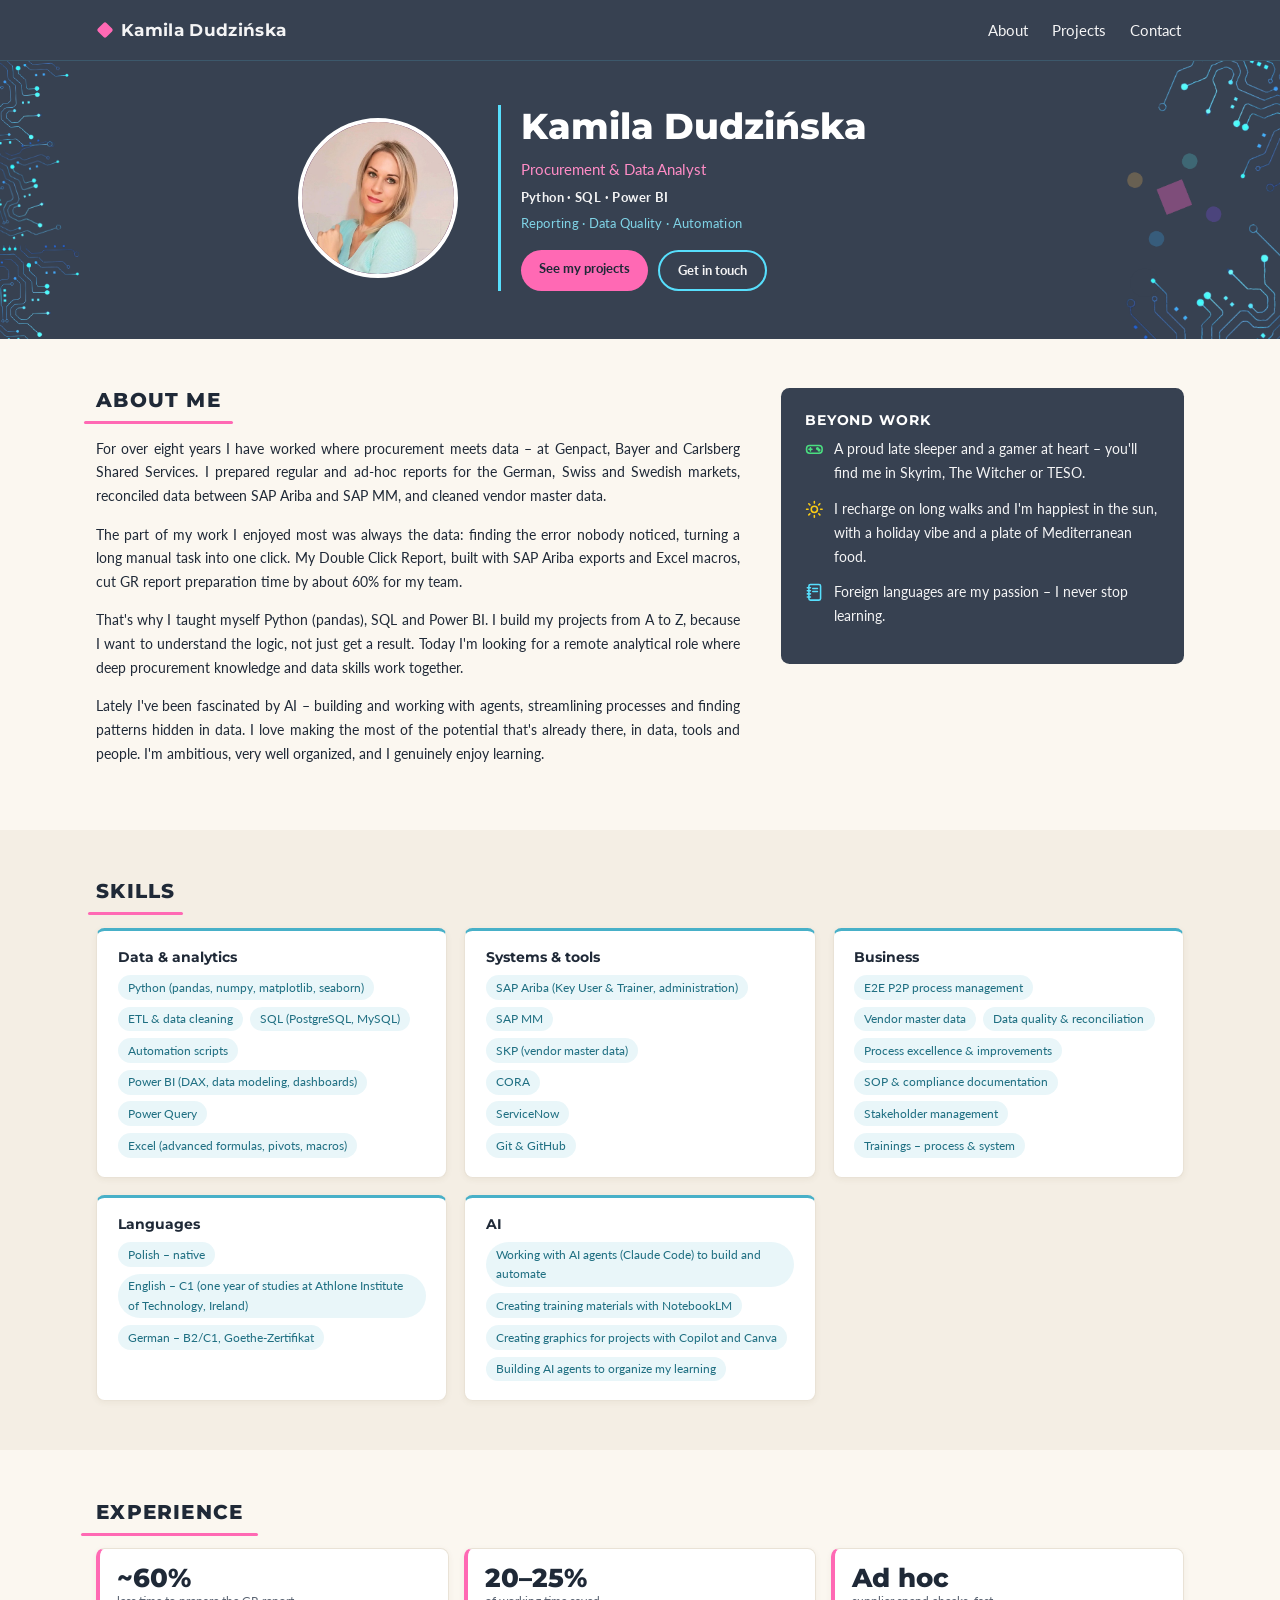
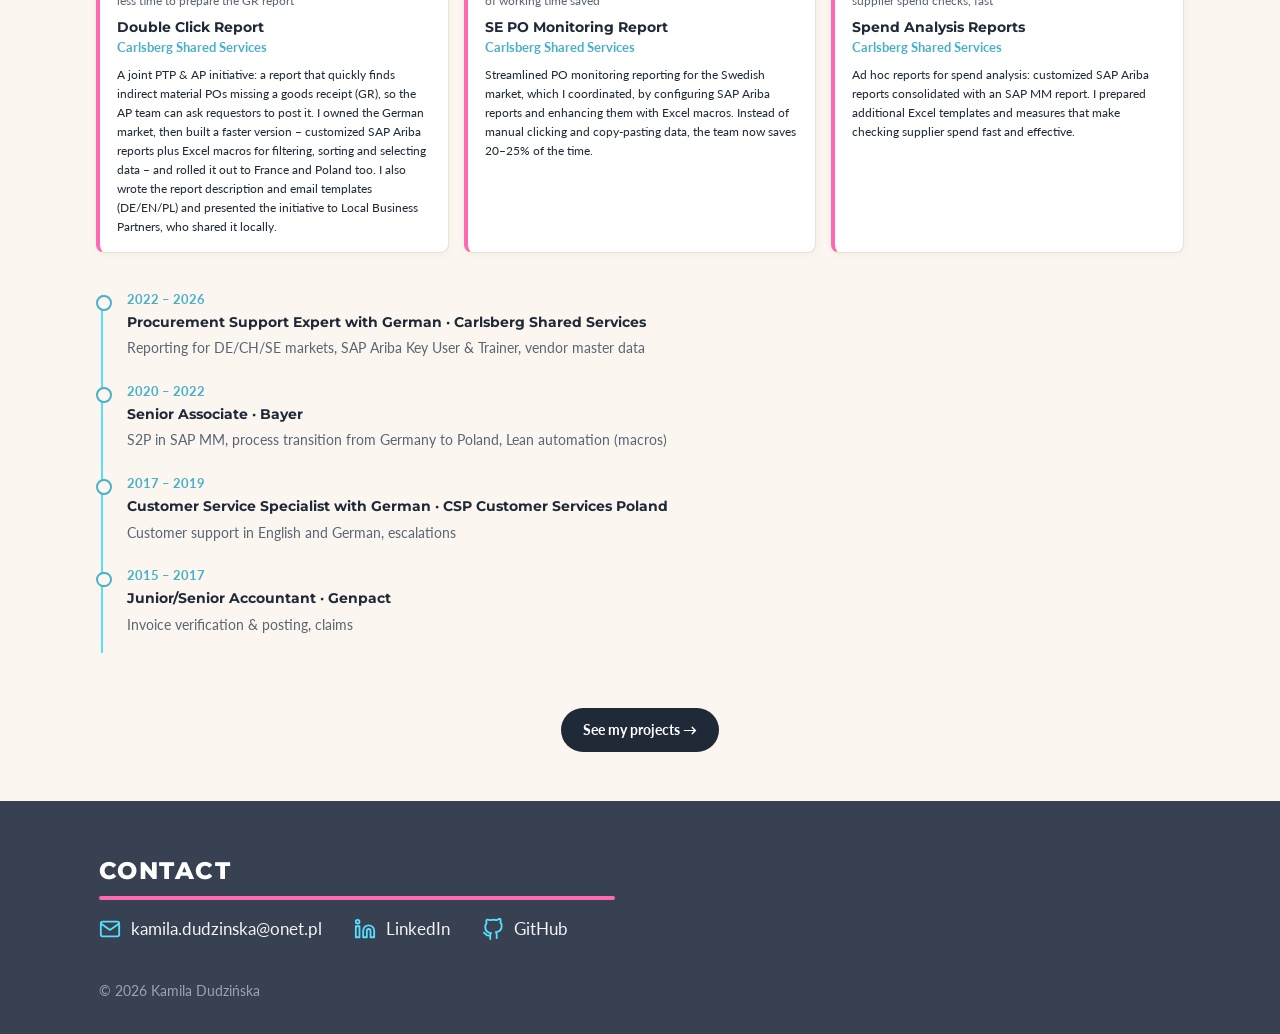
==== commit 935938d0: "Home page: focus line in banner, content scaled down 15% Co-Authored-By: Claude Opus 5.5 <noreply@an" ====
--- a/index.html
+++ b/index.html
@@ -11,7 +11,7 @@
   <link href="https://fonts.googleapis.com/css2?family=Lato:wght@400;700&family=Montserrat:wght@700;800&display=swap" rel="stylesheet">
   <link rel="stylesheet" href="css/style.css">
 </head>
-<body>
+<body class="home">
 
   <!-- ===== Pasek nawigacji ===== -->
   <nav class="nav">
@@ -37,6 +37,8 @@
         <h1>Kamila Dudzińska</h1>
         <p class="hero-subtitle">Procurement &amp; Data Analyst</p>
         <p class="hero-tools">Python · SQL · Power BI</p>
+        <!-- Trzecia linia – jak na banerze LinkedIn -->
+        <p class="hero-focus">Reporting · Data Quality · Automation</p>
         <div class="hero-buttons">
           <a class="btn btn-primary" href="projects.html">See my projects</a>
           <a class="btn btn-outline" href="#contact">Get in touch</a>
--- a/css/style.css
+++ b/css/style.css
@@ -558,3 +558,77 @@
 .highlight { border-left-color: var(--pink); }
 .lessons { border-left-color: var(--neon); }
 .tags-stack { flex-direction: column; align-items: flex-start; }
+
+/* ---------- Hero: większe zdjęcie, całość przesunięta w lewo ---------- */
+.photo { width: 160px; height: 160px; font-size: 2.9rem; }
+@media (min-width: 761px) {
+  .hero-inner { justify-content: flex-start; padding-left: 17%; }
+}
+
+/* ==========================================================
+   Wersja ciepła: tło #FBF7F0 + przygaszony baner (jak na LinkedIn)
+   ========================================================== */
+:root {
+  --page: #FBF7F0;        /* tło strony */
+  --page-alt: #F4EEE4;    /* tło sekcji Skills */
+  --line: #E9E2D6;        /* obramowania kafelków */
+  --banner: #374151;      /* przygaszony grafit – baner, nawigacja, stopka */
+  --pink-on-dark: #FF8CC6;/* jaśniejszy róż do tekstu na ciemnym tle (czytelność) */
+}
+.nav, .hero, .page-header, .footer, .beyond { background: var(--banner); }
+.hero-subtitle, .page-header p { color: var(--pink-on-dark); }
+.skill-card, .highlight, .project-card, .small-card, .summary div, .lessons {
+  box-shadow: 0 2px 8px rgba(80, 60, 30, 0.06);
+}
+
+/* Różowe podkreślenie nagłówków: od początku do końca słowa + 10% z każdej strony */
+main h2 { display: table; }
+main h2::after { width: 120%; margin-left: -10%; }
+
+/* ==========================================================
+   Ozdobniki z banera LinkedIn (obwody + figury geometryczne)
+   img/deco-left.png i img/deco-right.png – przezroczyste tło
+   ========================================================== */
+.hero::before, .hero::after,
+.page-header::before, .page-header::after {
+  content: "";
+  position: absolute;
+  top: 0;
+  bottom: 0;
+  height: 100%;
+  transform: none;
+  opacity: 1;
+  pointer-events: none;
+  display: block;
+}
+.hero::before, .page-header::before {
+  left: 0;
+  width: 36%;
+  background: url("../img/deco-left.png") no-repeat left center / auto 100%;
+}
+.hero::after, .page-header::after {
+  right: 0;
+  left: auto;
+  width: 36%;
+  background: url("../img/deco-right.png") no-repeat right center / auto 100%;
+}
+.page-header .container { position: relative; z-index: 1; }
+
+@media (max-width: 760px) {
+  .hero::before, .hero::after { width: 40%; height: 100%; opacity: 0.35; }
+  .page-header::before, .page-header::after { display: block; opacity: 0.35; }
+}
+@media (max-width: 760px) {
+  .hero::before { background-size: auto 200px; background-position: left top; opacity: 0.5; }
+  .hero::after { background-size: auto 200px; background-position: right bottom; opacity: 0.5; }
+}
+
+/* Trzecia linia w banerze: obszary pracy (błękit jak na LinkedIn) */
+.hero-focus { color: #7FD3E6; font-size: 0.8rem; margin: -0.8em 0 1.2em; letter-spacing: 0.02em; }
+
+/* Strona główna: wszystkie sekcje treści pomniejszone o 15% */
+/* (tylko komputer – na telefonie tekst zostaje w pełnym rozmiarze dla czytelności) */
+@media (min-width: 761px) {
+  .home main { zoom: 0.85; }
+  .home main .container { max-width: calc(var(--max) / 0.85); }  /* ta sama szerokość co nawigacja */
+}
